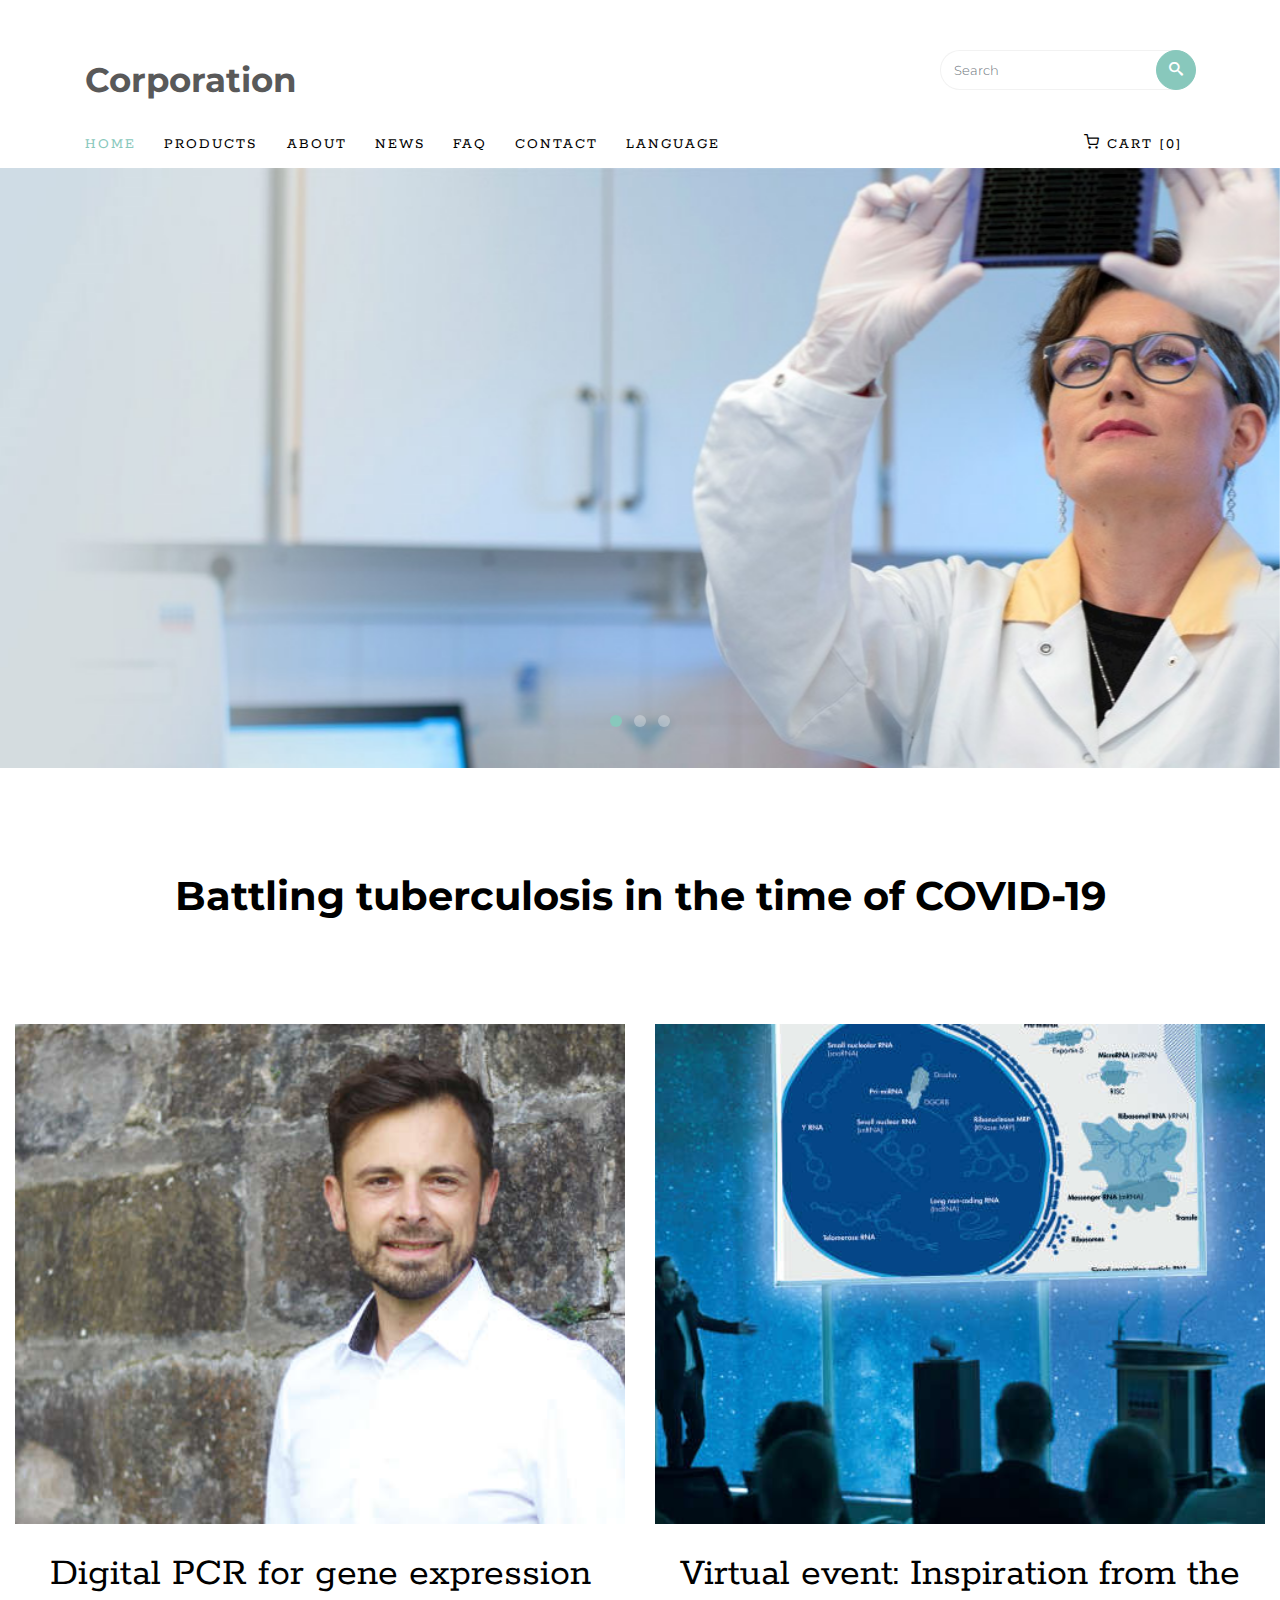
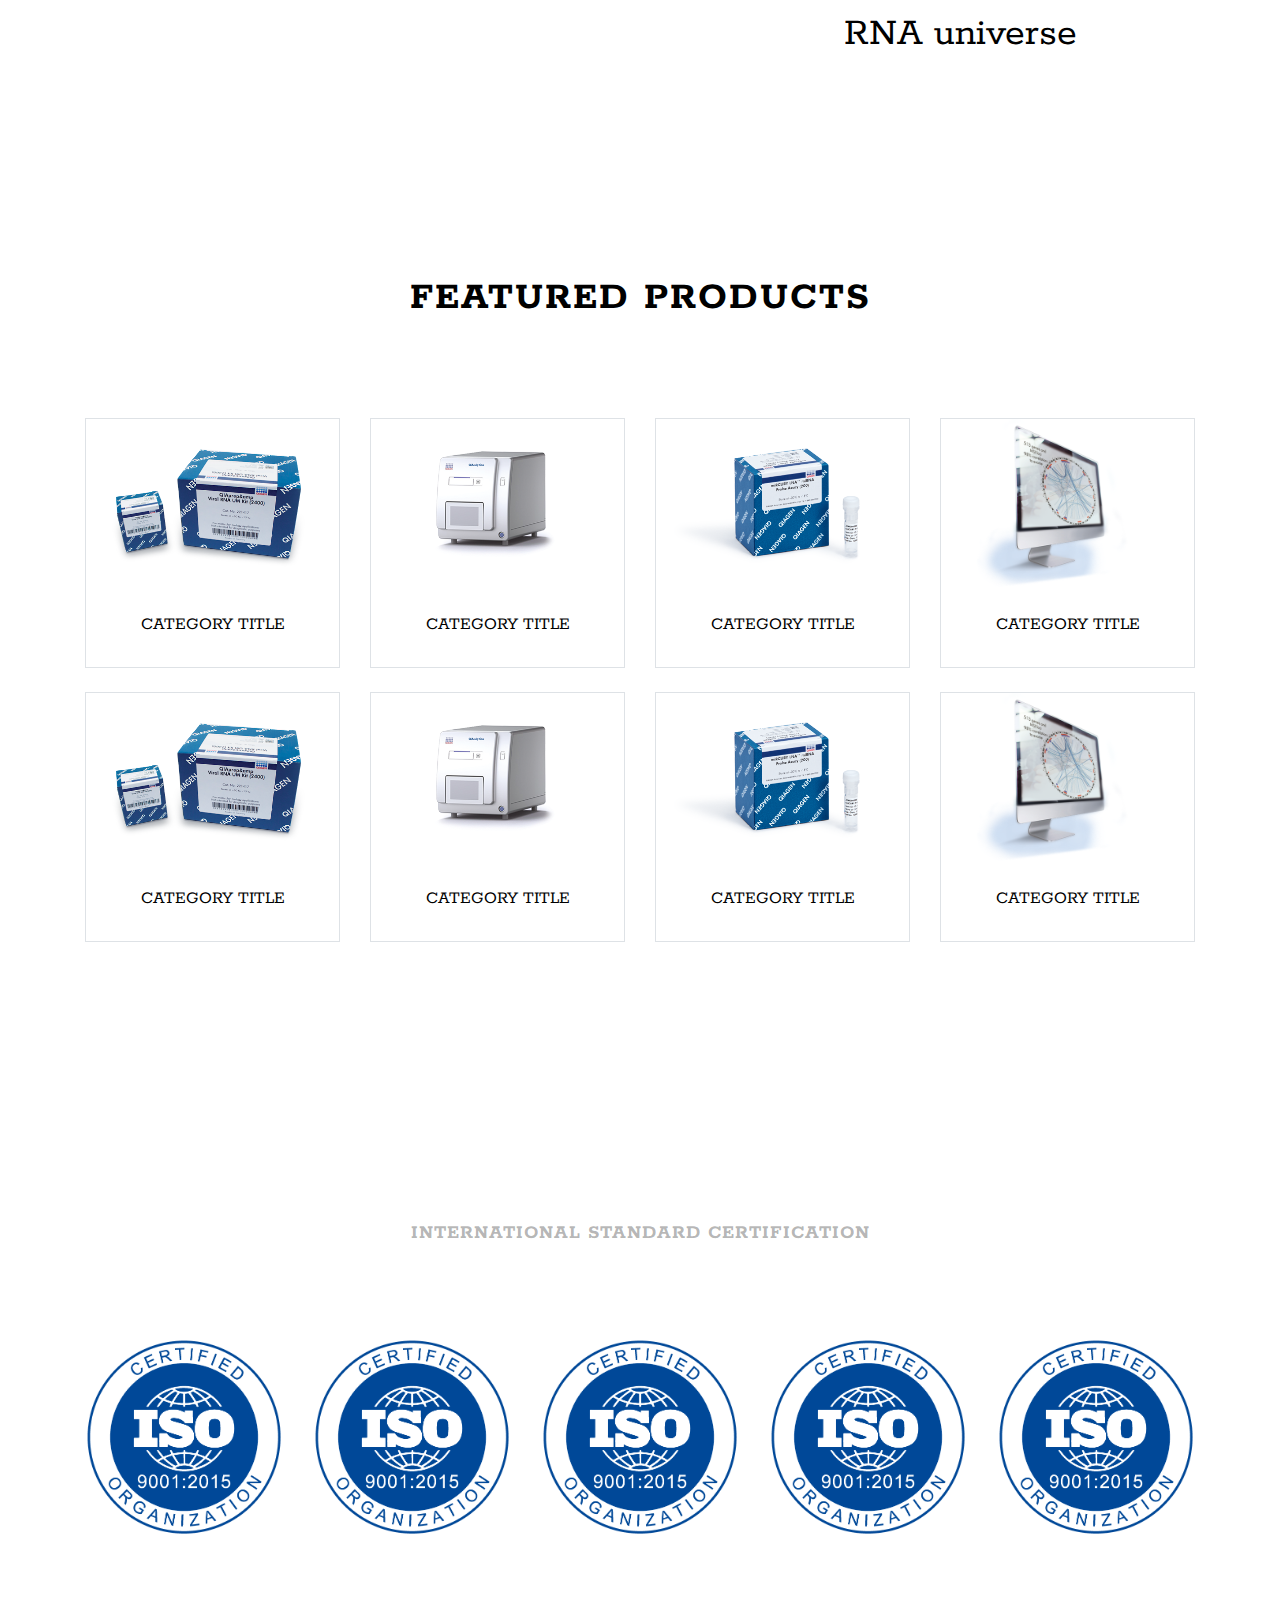
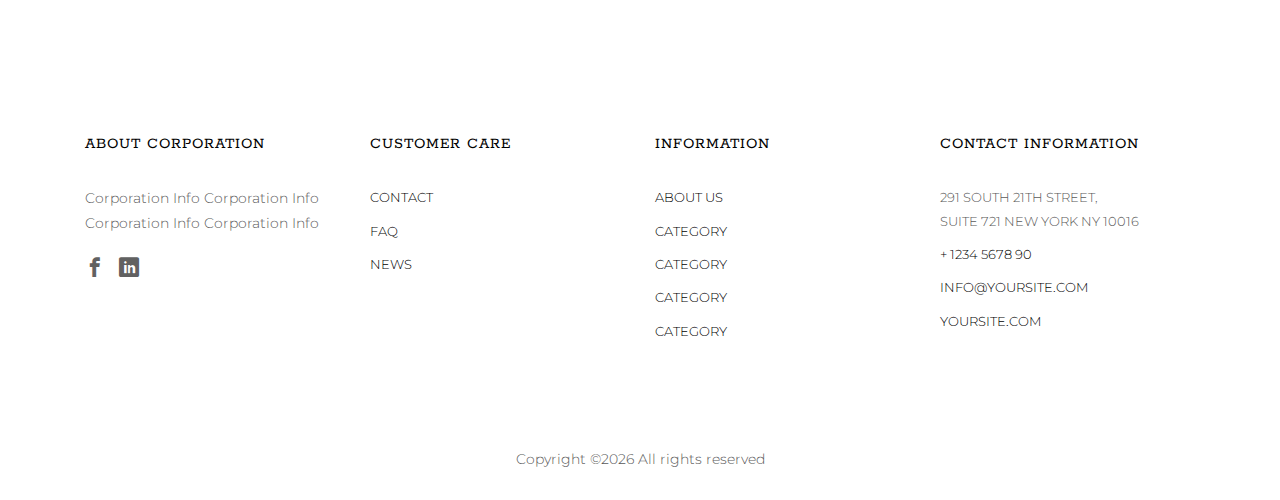
==== index.html @ 13761e63 "." ====
<!DOCTYPE HTML>
<html>
	<head>
	<title>Corporation</title>
   <meta charset="utf-8">
   <meta name="viewport" content="width=device-width, initial-scale=1, shrink-to-fit=no">

	<link href="https://fonts.googleapis.com/css?family=Montserrat:300,400,500,600,700" rel="stylesheet">
	<link href="https://fonts.googleapis.com/css?family=Rokkitt:100,300,400,700" rel="stylesheet">
	
	<!-- Animate.css -->
	<link rel="stylesheet" href="css/animate.css">
	<!-- Icomoon Icon Fonts-->
	<link rel="stylesheet" href="css/icomoon.css">
	<!-- Ion Icon Fonts-->
	<link rel="stylesheet" href="css/ionicons.min.css">
	<!-- Bootstrap  -->
	<link rel="stylesheet" href="css/bootstrap.min.css">

	<!-- Magnific Popup -->
	<link rel="stylesheet" href="css/magnific-popup.css">

	<!-- Flexslider  -->
	<link rel="stylesheet" href="css/flexslider.css">

	<!-- Owl Carousel -->
	<link rel="stylesheet" href="css/owl.carousel.min.css">
	<link rel="stylesheet" href="css/owl.theme.default.min.css">
	
	<!-- Date Picker -->
	<link rel="stylesheet" href="css/bootstrap-datepicker.css">
	<!-- Flaticons  -->
	<link rel="stylesheet" href="fonts/flaticon/font/flaticon.css">

	<!-- Theme style  -->
	<link rel="stylesheet" href="css/style.css">
	<link rel="stylesheet" href="css/my.css">
	</head>
	<body>
		
	<div class="colorlib-loader"></div>

	<div id="page">
		<a href="cart.html" class="mobile-cart"><i class="icon-shopping-cart"></i> Cart [0]</a>
		<nav class="colorlib-nav" role="navigation">
			<div class="top-menu">
				<div class="container">
					<div class="row">
						<div class="col-sm-7 col-md-9">
							<div id="colorlib-logo"><a href="index.html">Corporation</a></div>
						</div>
						<div class="col-sm-5 col-md-3">
			            <form action="#" class="search-wrap">
			               <div class="form-group">
			                  <input type="search" class="form-control search" placeholder="Search">
			                  <button class="btn btn-primary submit-search text-center" type="submit"><i class="icon-search"></i></button>
			               </div>
			            </form>
			         </div>
		         </div>
					<div class="row">
						<div class="col-sm-12 text-left menu-1">
							<ul>
								<li class="active"><a href="index.html">Home</a></li>
								<li class="has-dropdown">
									<a href="javascript:;">Products</a>
									<ul class="dropdown">
										<li><a href="product-detail.html">Category</a></li>
										<li><a href="cart.html">Category</a></li>
										<li><a href="checkout.html">Checkout</a></li>
										<li><a href="order-complete.html">Category</a></li>
										<li><a href="add-to-wishlist.html">Category</a></li>
										<li><a href="checkout.html">Checkout</a></li>
										<li><a href="order-complete.html">Category</a></li>
										<li><a href="add-to-wishlist.html">Category</a></li>
									</ul>
								</li>
								<li><a href="about.html">About</a></li>
								<li><a href="about.html">NEWS</a></li>
								<li><a href="about.html">FAQ</a></li>
								<li><a href="contact.html">Contact</a></li>
								<li class="has-dropdown">
										<a href="javascript:;">Language</a>
										<ul class="dropdown">
											<li><a href="product-detail.html">English</a></li>
											<li><a href="cart.html">繁中</a></li>
										</ul>
								</li>
								<li class="cart"><a href="cart.html"><i class="icon-shopping-cart"></i> Cart [0]</a></li>
							</ul>
						</div>
					</div>
				</div>
			</div>
		</nav>
		<aside id="colorlib-hero">
			<div class="flexslider">
				<ul class="slides">
			   	<li style="background-image: url(images/img_bg_4.jpg);">
			   		<div class="overlay"></div>
			   		<div class="container-fluid">
			   			<div class="row">
				   			<div class="col-sm-6 offset-sm-3 text-center slider-text">
				   				<div class="slider-text-inner">
				   					<div class="desc">
					   					<h1 class="head-1">Title</h1>
					   					<h2 class="head-3">Content</h2>
				   					</div>
				   				</div>
				   			</div>
				   		</div>
			   		</div>
			   	</li>
			   	<li style="background-image: url(images/img_bg_5.jpg);">
			   		<div class="overlay"></div>
			   		<div class="container-fluid">
			   			<div class="row">
				   			<div class="col-sm-6 offset-sm-3 text-center slider-text">
				   				<div class="slider-text-inner">
				   				</div>
				   			</div>
				   		</div>
			   		</div>
			   	</li>
			   	<li style="background-image: url(images/img_bg_6.jpg);">
			   		<div class="overlay"></div>
			   		<div class="container-fluid">
			   			<div class="row">
				   			<div class="col-sm-6 offset-sm-3 text-center slider-text">
				   				<div class="slider-text-inner">
				   					<div class="desc">
					   					<h1 class="head-1">Title</h1>
				   					</div>
				   				</div>
				   			</div>
				   		</div>
			   		</div>
			   	</li>
			  	</ul>
		  	</div>
		</aside>
		<div class="colorlib-intro">
			<div class="container">
				<div class="row">
					<div class="col-sm-12 text-center">
						<h2 class="intro">Battling tuberculosis in the time of COVID-19</h2>
					</div>
				</div>
			</div>
		</div>
		<div class="colorlib-product">
			<div class="container-fluid">
				<div class="row">
					<div class="col-sm-6 text-center">
						<div class="featured">
							<a href="#" class="featured-img" style="background-image: url(images/men2.jpg);"></a>
							<div class="desc">
								<h2><a href="#">Digital PCR for gene expression</a></h2>
							</div>
						</div>
					</div>
					<div class="col-sm-6 text-center">
						<div class="featured">
							<a href="#" class="featured-img" style="background-image: url(images/women2.jpg);"></a>
							<div class="desc">
								<h2><a href="#">Virtual event: Inspiration from the RNA universe</a></h2>
							</div>
						</div>
					</div>
				</div>
			</div>
		</div>

		<div class="colorlib-product">
			<div class="container">
				<div class="row">
					<div class="col-sm-8 offset-sm-2 text-center colorlib-heading">
						<h2>Featured Products</h2>
					</div>
				</div>
				<div class="row row-pb-md">
					<div class="col-lg-3 mb-4 text-center">
						<div class="product-entry border">
							<a href="#" class="prod-img">
								<img src="images/item-1.png" class="img-fluid" alt="Free html5 bootstrap 4 template">
							</a>
							<div class="desc">
								<h2><a href="#">Category Title</a></h2>
							</div>
						</div>
					</div>
					<div class="col-lg-3 mb-4 text-center">
						<div class="product-entry border">
							<a href="#" class="prod-img">
								<img src="images/item-2.png" class="img-fluid" alt="Free html5 bootstrap 4 template">
							</a>
							<div class="desc">
								<h2><a href="#">Category Title</a></h2>
							</div>
						</div>
					</div>
					<div class="col-lg-3 mb-4 text-center">
						<div class="product-entry border">
							<a href="#" class="prod-img">
								<img src="images/item-3.png" class="img-fluid" alt="Free html5 bootstrap 4 template">
							</a>
							<div class="desc">
								<h2><a href="#">Category Title</a></h2>
							</div>
						</div>
					</div>
					<div class="col-lg-3 mb-4 text-center">
						<div class="product-entry border">
							<a href="#" class="prod-img">
								<img src="images/item-4.png" class="img-fluid" alt="Free html5 bootstrap 4 template">
							</a>
							<div class="desc">
								<h2><a href="#">Category Title</a></h2>
							</div>
						</div>
					</div>
					<div class="w-100"></div>
					<div class="col-lg-3 mb-4 text-center">
						<div class="product-entry border">
							<a href="#" class="prod-img">
								<img src="images/item-1.png" class="img-fluid" alt="Free html5 bootstrap 4 template">
							</a>
							<div class="desc">
								<h2><a href="#">Category Title</a></h2>
							</div>
						</div>
					</div>
					<div class="col-lg-3 mb-4 text-center">
						<div class="product-entry border">
							<a href="#" class="prod-img">
								<img src="images/item-2.png" class="img-fluid" alt="Free html5 bootstrap 4 template">
							</a>
							<div class="desc">
								<h2><a href="#">Category Title</a></h2>
							</div>
						</div>
					</div>
					<div class="col-lg-3 mb-4 text-center">
						<div class="product-entry border">
							<a href="#" class="prod-img">
								<img src="images/item-3.png" class="img-fluid" alt="Free html5 bootstrap 4 template">
							</a>
							<div class="desc">
								<h2><a href="#">Category Title</a></h2>
							</div>
						</div>
					</div>
					<div class="col-lg-3 mb-4 text-center">
						<div class="product-entry border">
							<a href="#" class="prod-img">
								<img src="images/item-4.png" class="img-fluid" alt="Free html5 bootstrap 4 template">
							</a>
							<div class="desc">
								<h2><a href="#">Category Title</a></h2>
							</div>
						</div>
					</div>
					<div class="w-100"></div>

				</div>
			</div>
		</div>

		<div class="colorlib-partner">
			<div class="container">
				<div class="row">
					<div class="col-sm-8 offset-sm-2 text-center colorlib-heading colorlib-heading-sm">
						<h2>International standard certification</h2>
					</div>
				</div>
				<div class="row">
					<div class="col partner-col text-center">
						<img src="images/brand-1.png" class="img-fluid" alt="Free html4 bootstrap 4 template">
					</div>
					<div class="col partner-col text-center">
						<img src="images/brand-1.png" class="img-fluid" alt="Free html4 bootstrap 4 template">
					</div>
					<div class="col partner-col text-center">
						<img src="images/brand-1.png" class="img-fluid" alt="Free html4 bootstrap 4 template">
					</div>
					<div class="col partner-col text-center">
						<img src="images/brand-1.png" class="img-fluid" alt="Free html4 bootstrap 4 template">
					</div>
					<div class="col partner-col text-center">
						<img src="images/brand-1.png" class="img-fluid" alt="Free html4 bootstrap 4 template">
					</div>
				</div>
			</div>
		</div>

		<footer id="colorlib-footer" role="contentinfo">
			<div class="container">
				<div class="row row-pb-md">
					<div class="col footer-col colorlib-widget">
						<h4>About Corporation</h4>
						<p>Corporation Info Corporation Info Corporation Info Corporation Info</p>
						<p>
							<ul class="colorlib-social-icons">
								<!-- <li><a href="#"><i class="icon-twitter"></i></a></li> -->
								<li><a href="#"><i class="icon-facebook"></i></a></li>
								<li><a href="#"><i class="icon-linkedin"></i></a></li>
								<!-- <li><a href="#"><i class="icon-dribbble"></i></a></li> -->
							</ul>
						</p>
					</div>
					<div class="col footer-col colorlib-widget">
						<h4>Customer Care</h4>
						<p>
							<ul class="colorlib-footer-links">
								<li><a href="#">Contact</a></li>
								<li><a href="#">FAQ</a></li>
								<li><a href="#">NEWS</a></li>
							</ul>
						</p>
					</div>
					<div class="col footer-col colorlib-widget">
						<h4>Information</h4>
						<p>
							<ul class="colorlib-footer-links">
								<li><a href="#">About us</a></li>
								<li><a href="#">Category</a></li>
								<li><a href="#">Category</a></li>
								<li><a href="#">Category</a></li>
								<li><a href="#">Category</a></li>
							</ul>
						</p>
					</div>

					<div class="col footer-col">
						<h4>Contact Information</h4>
						<ul class="colorlib-footer-links">
							<li>291 South 21th Street, <br> Suite 721 New York NY 10016</li>
							<li><a href="tel://1234567890">+ 1234 5678 90</a></li>
							<li><a href="mailto:info@yoursite.com">info@yoursite.com</a></li>
							<li><a href="#">yoursite.com</a></li>
						</ul>
					</div>
				</div>
			</div>
			<div class="copy">
				<div class="row">
					<div class="col-sm-12 text-center">
						<p>
							<span><!-- Link back to Colorlib can't be removed. Template is licensed under CC BY 3.0. -->
Copyright &copy;<script>document.write(new Date().getFullYear());</script> All rights reserved</span>
						</p>
					</div>
				</div>
			</div>
		</footer>
	</div>

	<div class="gototop js-top">
		<a href="#" class="js-gotop"><i class="ion-ios-arrow-up"></i></a>
	</div>
	
	<!-- jQuery -->
	<script src="js/jquery.min.js"></script>
   <!-- popper -->
   <script src="js/popper.min.js"></script>
   <!-- bootstrap 4.1 -->
   <script src="js/bootstrap.min.js"></script>
   <!-- jQuery easing -->
   <script src="js/jquery.easing.1.3.js"></script>
	<!-- Waypoints -->
	<script src="js/jquery.waypoints.min.js"></script>
	<!-- Flexslider -->
	<script src="js/jquery.flexslider-min.js"></script>
	<!-- Owl carousel -->
	<script src="js/owl.carousel.min.js"></script>
	<!-- Magnific Popup -->
	<script src="js/jquery.magnific-popup.min.js"></script>
	<script src="js/magnific-popup-options.js"></script>
	<!-- Date Picker -->
	<script src="js/bootstrap-datepicker.js"></script>
	<!-- Stellar Parallax -->
	<script src="js/jquery.stellar.min.js"></script>
	<!-- Main -->
	<script src="js/main.js"></script>

	</body>
</html>
---- css/icomoon.css ----
@font-face {
  font-family: 'icomoon';
  src:  url('fonts/icomoon.eot?tmere9');
  src:  url('fonts/icomoon.eot?tmere9#iefix') format('embedded-opentype'),
    url('fonts/icomoon.ttf?tmere9') format('truetype'),
    url('fonts/icomoon.woff?tmere9') format('woff'),
    url('fonts/icomoon.svg?tmere9#icomoon') format('svg');
  font-weight: normal;
  font-style: normal;
}

[class^="icon-"], [class*=" icon-"] {
  /* use !important to prevent issues with browser extensions that change fonts */
  font-family: 'icomoon' !important;
  speak: none;
  font-style: normal;
  font-weight: normal;
  font-variant: normal;
  text-transform: none;
  line-height: 1;

  /* Better Font Rendering =========== */
  -webkit-font-smoothing: antialiased;
  -moz-osx-font-smoothing: grayscale;
}

.icon-activity:before {
  content: "\e900";
}
.icon-airplay:before {
  content: "\e901";
}
.icon-alert-circle:before {
  content: "\e902";
}
.icon-alert-octagon:before {
  content: "\e903";
}
.icon-alert-triangle:before {
  content: "\e904";
}
.icon-align-center:before {
  content: "\e905";
}
.icon-align-justify:before {
  content: "\e906";
}
.icon-align-left:before {
  content: "\e907";
}
.icon-align-right:before {
  content: "\e908";
}
.icon-anchor:before {
  content: "\e909";
}
.icon-aperture:before {
  content: "\e90a";
}
.icon-arrow-down3:before {
  content: "\e90b";
}
.icon-arrow-down-circle:before {
  content: "\e90c";
}
.icon-arrow-down-left3:before {
  content: "\e90d";
}
.icon-arrow-down-right3:before {
  content: "\e90e";
}
.icon-arrow-left3:before {
  content: "\e90f";
}
.icon-arrow-left-circle:before {
  content: "\e910";
}
.icon-arrow-right3:before {
  content: "\e911";
}
.icon-arrow-right-circle:before {
  content: "\e912";
}
.icon-arrow-up3:before {
  content: "\e913";
}
.icon-arrow-up-circle:before {
  content: "\e914";
}
.icon-arrow-up-left3:before {
  content: "\e915";
}
.icon-arrow-up-right3:before {
  content: "\e916";
}
.icon-at-sign:before {
  content: "\e917";
}
.icon-award:before {
  content: "\e918";
}
.icon-bar-chart:before {
  content: "\e919";
}
.icon-bar-chart-2:before {
  content: "\e91a";
}
.icon-battery:before {
  content: "\e91b";
}
.icon-battery-charging:before {
  content: "\e91c";
}
.icon-bell2:before {
  content: "\e91d";
}
.icon-bell-off:before {
  content: "\e91e";
}
.icon-bluetooth:before {
  content: "\e91f";
}
.icon-bold2:before {
  content: "\e920";
}
.icon-book2:before {
  content: "\e921";
}
.icon-book-open:before {
  content: "\e922";
}
.icon-bookmark2:before {
  content: "\e923";
}
.icon-box:before {
  content: "\e924";
}
.icon-briefcase2:before {
  content: "\e925";
}
.icon-calendar2:before {
  content: "\e926";
}
.icon-camera2:before {
  content: "\e927";
}
.icon-camera-off:before {
  content: "\e928";
}
.icon-cast:before {
  content: "\e929";
}
.icon-check:before {
  content: "\e92a";
}
.icon-check-circle:before {
  content: "\e92b";
}
.icon-check-square:before {
  content: "\e92c";
}
.icon-chevron-down:before {
  content: "\e92d";
}
.icon-chevron-left:before {
  content: "\e92e";
}
.icon-chevron-right:before {
  content: "\e92f";
}
.icon-chevron-up:before {
  content: "\e930";
}
.icon-chevrons-down:before {
  content: "\e931";
}
.icon-chevrons-left:before {
  content: "\e932";
}
.icon-chevrons-right:before {
  content: "\e933";
}
.icon-chevrons-up:before {
  content: "\e934";
}
.icon-chrome2:before {
  content: "\e935";
}
.icon-circle:before {
  content: "\e936";
}
.icon-clipboard2:before {
  content: "\e937";
}
.icon-clock3:before {
  content: "\e938";
}
.icon-cloud2:before {
  content: "\e939";
}
.icon-cloud-drizzle:before {
  content: "\e93a";
}
.icon-cloud-lightning:before {
  content: "\e93b";
}
.icon-cloud-off:before {
  content: "\e93c";
}
.icon-cloud-rain:before {
  content: "\e93d";
}
.icon-cloud-snow:before {
  content: "\e93e";
}
.icon-code:before {
  content: "\e93f";
}
.icon-codepen2:before {
  content: "\e940";
}
.icon-command2:before {
  content: "\e941";
}
.icon-compass3:before {
  content: "\e942";
}
.icon-copy2:before {
  content: "\e943";
}
.icon-corner-down-left:before {
  content: "\e944";
}
.icon-corner-down-right:before {
  content: "\e945";
}
.icon-corner-left-down:before {
  content: "\e946";
}
.icon-corner-left-up:before {
  content: "\e947";
}
.icon-corner-right-down:before {
  content: "\e948";
}
.icon-corner-right-up:before {
  content: "\e949";
}
.icon-corner-up-left:before {
  content: "\e94a";
}
.icon-corner-up-right:before {
  content: "\e94b";
}
.icon-cpu:before {
  content: "\e94c";
}
.icon-credit-card2:before {
  content: "\e94d";
}
.icon-crop2:before {
  content: "\e94e";
}
.icon-crosshair:before {
  content: "\e94f";
}
.icon-database2:before {
  content: "\e950";
}
.icon-delete:before {
  content: "\e951";
}
.icon-disc:before {
  content: "\e952";
}
.icon-dollar-sign:before {
  content: "\e953";
}
.icon-download4:before {
  content: "\e954";
}
.icon-download-cloud:before {
  content: "\e955";
}
.icon-droplet2:before {
  content: "\e956";
}
.icon-edit:before {
  content: "\e957";
}
.icon-edit-2:before {
  content: "\e958";
}
.icon-edit-3:before {
  content: "\e959";
}
.icon-external-link:before {
  content: "\e95a";
}
.icon-eye2:before {
  content: "\e95b";
}
.icon-eye-off:before {
  content: "\e95c";
}
.icon-facebook3:before {
  content: "\e95d";
}
.icon-fast-forward:before {
  content: "\e95e";
}
.icon-feather:before {
  content: "\e95f";
}
.icon-file:before {
  content: "\e960";
}
.icon-file-minus:before {
  content: "\e961";
}
.icon-file-plus:before {
  content: "\e962";
}
.icon-file-text3:before {
  content: "\e963";
}
.icon-film2:before {
  content: "\e964";
}
.icon-filter2:before {
  content: "\e965";
}
.icon-flag2:before {
  content: "\e966";
}
.icon-folder2:before {
  content: "\e967";
}
.icon-folder-minus2:before {
  content: "\e968";
}
.icon-folder-plus2:before {
  content: "\e969";
}
.icon-git-branch:before {
  content: "\e96a";
}
.icon-git-commit:before {
  content: "\e96b";
}
.icon-git-merge:before {
  content: "\e96c";
}
.icon-git-pull-request:before {
  content: "\e96d";
}
.icon-github2:before {
  content: "\e96e";
}
.icon-gitlab:before {
  content: "\e96f";
}
.icon-globe:before {
  content: "\e970";
}
.icon-grid:before {
  content: "\e971";
}
.icon-hard-drive:before {
  content: "\e972";
}
.icon-hash:before {
  content: "\e973";
}
.icon-headphones2:before {
  content: "\e974";
}
.icon-heart2:before {
  content: "\e975";
}
.icon-help-circle:before {
  content: "\e976";
}
.icon-home4:before {
  content: "\e977";
}
.icon-image2:before {
  content: "\e978";
}
.icon-inbox:before {
  content: "\e979";
}
.icon-info2:before {
  content: "\e97a";
}
.icon-instagram2:before {
  content: "\e97b";
}
.icon-italic2:before {
  content: "\e97c";
}
.icon-layers:before {
  content: "\e97d";
}
.icon-layout:before {
  content: "\e97e";
}
.icon-life-buoy:before {
  content: "\e97f";
}
.icon-link2:before {
  content: "\e980";
}
.icon-link-2:before {
  content: "\e981";
}
.icon-linkedin3:before {
  content: "\e982";
}
.icon-list3:before {
  content: "\e983";
}
.icon-loader:before {
  content: "\e984";
}
.icon-lock2:before {
  content: "\e985";
}
.icon-log-in:before {
  content: "\e986";
}
.icon-log-out:before {
  content: "\e987";
}
.icon-mail5:before {
  content: "\e988";
}
.icon-map3:before {
  content: "\e989";
}
.icon-map-pin:before {
  content: "\e98a";
}
.icon-maximize:before {
  content: "\e98b";
}
.icon-maximize-2:before {
  content: "\e98c";
}
.icon-menu5:before {
  content: "\e98d";
}
.icon-message-circle:before {
  content: "\e98e";
}
.icon-message-square:before {
  content: "\e98f";
}
.icon-mic2:before {
  content: "\e990";
}
.icon-mic-off:before {
  content: "\e991";
}
.icon-minimize:before {
  content: "\e992";
}
.icon-minimize-2:before {
  content: "\e993";
}
.icon-minus2:before {
  content: "\e994";
}
.icon-minus-circle:before {
  content: "\e995";
}
.icon-minus-square:before {
  content: "\e996";
}
.icon-monitor:before {
  content: "\e997";
}
.icon-moon:before {
  content: "\e998";
}
.icon-more-horizontal:before {
  content: "\e999";
}
.icon-more-vertical:before {
  content: "\e99a";
}
.icon-move:before {
  content: "\e99b";
}
.icon-music2:before {
  content: "\e99c";
}
.icon-navigation:before {
  content: "\e99d";
}
.icon-navigation-2:before {
  content: "\e99e";
}
.icon-octagon:before {
  content: "\e99f";
}
.icon-package:before {
  content: "\e9a0";
}
.icon-paperclip:before {
  content: "\e9a1";
}
.icon-pause3:before {
  content: "\e9a2";
}
.icon-pause-circle:before {
  content: "\e9a3";
}
.icon-percent:before {
  content: "\e9a4";
}
.icon-phone2:before {
  content: "\e9a5";
}
.icon-phone-call:before {
  content: "\e9a6";
}
.icon-phone-forwarded:before {
  content: "\e9a7";
}
.icon-phone-incoming:before {
  content: "\e9a8";
}
.icon-phone-missed:before {
  content: "\e9a9";
}
.icon-phone-off:before {
  content: "\e9aa";
}
.icon-phone-outgoing:before {
  content: "\e9ab";
}
.icon-pie-chart2:before {
  content: "\e9ac";
}
.icon-play4:before {
  content: "\e9ad";
}
.icon-play-circle:before {
  content: "\e9ae";
}
.icon-plus2:before {
  content: "\e9af";
}
.icon-plus-circle:before {
  content: "\e9b0";
}
.icon-plus-square:before {
  content: "\e9b1";
}
.icon-pocket:before {
  content: "\e9b2";
}
.icon-power2:before {
  content: "\e9b3";
}
.icon-printer2:before {
  content: "\e9b4";
}
.icon-radio:before {
  content: "\e9b5";
}
.icon-refresh-ccw:before {
  content: "\e9b6";
}
.icon-refresh-cw:before {
  content: "\e9b7";
}
.icon-repeat:before {
  content: "\e9b8";
}
.icon-rewind:before {
  content: "\e9b9";
}
.icon-rotate-ccw:before {
  content: "\e9ba";
}
.icon-rotate-cw:before {
  content: "\e9bb";
}
.icon-rss3:before {
  content: "\e9bc";
}
.icon-save:before {
  content: "\e9bd";
}
.icon-scissors2:before {
  content: "\e9be";
}
.icon-search2:before {
  content: "\e9bf";
}
.icon-send:before {
  content: "\e9c0";
}
.icon-server:before {
  content: "\e9c1";
}
.icon-settings:before {
  content: "\e9c2";
}
.icon-share3:before {
  content: "\e9c3";
}
.icon-share-2:before {
  content: "\e9c4";
}
.icon-shield2:before {
  content: "\e9c5";
}
.icon-shield-off:before {
  content: "\e9c6";
}
.icon-shopping-bag:before {
  content: "\e9c7";
}
.icon-shopping-cart:before {
  content: "\e9c8";
}
.icon-shuffle2:before {
  content: "\e9c9";
}
.icon-sidebar:before {
  content: "\e9ca";
}
.icon-skip-back:before {
  content: "\e9cb";
}
.icon-skip-forward:before {
  content: "\e9cc";
}
.icon-slack:before {
  content: "\e9cd";
}
.icon-slash:before {
  content: "\e9ce";
}
.icon-sliders:before {
  content: "\e9cf";
}
.icon-smartphone:before {
  content: "\e9d0";
}
.icon-speaker:before {
  content: "\e9d1";
}
.icon-square:before {
  content: "\e9d2";
}
.icon-star:before {
  content: "\e9d3";
}
.icon-stop-circle:before {
  content: "\e9d4";
}
.icon-sun2:before {
  content: "\e9d5";
}
.icon-sunrise:before {
  content: "\e9d6";
}
.icon-sunset:before {
  content: "\e9d7";
}
.icon-tablet2:before {
  content: "\e9d8";
}
.icon-tag:before {
  content: "\e9d9";
}
.icon-target2:before {
  content: "\e9da";
}
.icon-terminal2:before {
  content: "\e9db";
}
.icon-thermometer:before {
  content: "\e9dc";
}
.icon-thumbs-down:before {
  content: "\e9dd";
}
.icon-thumbs-up:before {
  content: "\e9de";
}
.icon-toggle-left:before {
  content: "\e9df";
}
.icon-toggle-right:before {
  content: "\e9e0";
}
.icon-trash:before {
  content: "\e9e1";
}
.icon-trash-2:before {
  content: "\e9e2";
}
.icon-trending-down:before {
  content: "\e9e3";
}
.icon-trending-up:before {
  content: "\e9e4";
}
.icon-triangle:before {
  content: "\e9e5";
}
.icon-truck2:before {
  content: "\e9e6";
}
.icon-tv2:before {
  content: "\e9e7";
}
.icon-twitter2:before {
  content: "\e9e8";
}
.icon-type:before {
  content: "\e9e9";
}
.icon-umbrella:before {
  content: "\e9ea";
}
.icon-underline2:before {
  content: "\e9eb";
}
.icon-unlock:before {
  content: "\e9ec";
}
.icon-upload4:before {
  content: "\e9ed";
}
.icon-upload-cloud:before {
  content: "\e9ee";
}
.icon-user2:before {
  content: "\e9ef";
}
.icon-user-check2:before {
  content: "\e9f0";
}
.icon-user-minus2:before {
  content: "\e9f1";
}
.icon-user-plus2:before {
  content: "\e9f2";
}
.icon-user-x:before {
  content: "\e9f3";
}
.icon-users2:before {
  content: "\e9f4";
}
.icon-video:before {
  content: "\e9f5";
}
.icon-video-off:before {
  content: "\e9f6";
}
.icon-voicemail:before {
  content: "\e9f7";
}
.icon-volume:before {
  content: "\e9f8";
}
.icon-volume-1:before {
  content: "\e9f9";
}
.icon-volume-2:before {
  content: "\e9fa";
}
.icon-volume-x:before {
  content: "\e9fb";
}
.icon-watch:before {
  content: "\e9fc";
}
.icon-wifi:before {
  content: "\e9fd";
}
.icon-wifi-off:before {
  content: "\e9fe";
}
.icon-wind:before {
  content: "\e9ff";
}
.icon-x:before {
  content: "\ea00";
}
.icon-x-circle:before {
  content: "\ea01";
}
.icon-x-square:before {
  content: "\ea02";
}
.icon-zap:before {
  content: "\ea03";
}
.icon-zap-off:before {
  content: "\ea04";
}
.icon-zoom-in2:before {
  content: "\ea05";
}
.icon-zoom-out2:before {
  content: "\ea06";
}
.icon-times:before {
  content: "\ea07";
}
.icon-tick:before {
  content: "\ea08";
}
.icon-plus3:before {
  content: "\ea09";
}
.icon-minus3:before {
  content: "\ea0a";
}
.icon-equals:before {
  content: "\ea0b";
}
.icon-divide:before {
  content: "\ea0c";
}
.icon-chevron-right2:before {
  content: "\ea0d";
}
.icon-chevron-left2:before {
  content: "\ea0e";
}
.icon-arrow-right-thick:before {
  content: "\ea0f";
}
.icon-arrow-left-thick:before {
  content: "\ea10";
}
.icon-th-small:before {
  content: "\ea11";
}
.icon-th-menu:before {
  content: "\ea12";
}
.icon-th-list:before {
  content: "\ea13";
}
.icon-th-large:before {
  content: "\ea14";
}
.icon-home5:before {
  content: "\ea15";
}
.icon-arrow-forward:before {
  content: "\ea16";
}
.icon-arrow-back:before {
  content: "\ea17";
}
.icon-rss4:before {
  content: "\ea18";
}
.icon-location3:before {
  content: "\ea19";
}
.icon-link3:before {
  content: "\ea1a";
}
.icon-image3:before {
  content: "\ea1b";
}
.icon-arrow-up-thick:before {
  content: "\ea1c";
}
.icon-arrow-down-thick:before {
  content: "\ea1d";
}
.icon-starburst:before {
  content: "\ea1e";
}
.icon-starburst-outline:before {
  content: "\ea1f";
}
.icon-star2:before {
  content: "\ea20";
}
.icon-flow-children:before {
  content: "\ea21";
}
.icon-export:before {
  content: "\ea22";
}
.icon-delete2:before {
  content: "\ea23";
}
.icon-delete-outline:before {
  content: "\ea24";
}
.icon-cloud-storage:before {
  content: "\ea25";
}
.icon-wi-fi:before {
  content: "\ea26";
}
.icon-heart3:before {
  content: "\ea27";
}
.icon-flash:before {
  content: "\ea28";
}
.icon-cancel:before {
  content: "\ea29";
}
.icon-backspace:before {
  content: "\ea2a";
}
.icon-attachment2:before {
  content: "\ea2b";
}
.icon-arrow-move:before {
  content: "\ea2c";
}
.icon-warning2:before {
  content: "\ea2d";
}
.icon-user3:before {
  content: "\ea2e";
}
.icon-radar:before {
  content: "\ea2f";
}
.icon-lock-open:before {
  content: "\ea30";
}
.icon-lock-closed:before {
  content: "\ea31";
}
.icon-location-arrow:before {
  content: "\ea32";
}
.icon-info3:before {
  content: "\ea33";
}
.icon-user-delete:before {
  content: "\ea34";
}
.icon-user-add:before {
  content: "\ea35";
}
.icon-media-pause:before {
  content: "\ea36";
}
.icon-group:before {
  content: "\ea37";
}
.icon-chart-pie:before {
  content: "\ea38";
}
.icon-chart-line:before {
  content: "\ea39";
}
.icon-chart-bar:before {
  content: "\ea3a";
}
.icon-chart-area:before {
  content: "\ea3b";
}
.icon-video2:before {
  content: "\ea3c";
}
.icon-point-of-interest:before {
  content: "\ea3d";
}
.icon-infinity:before {
  content: "\ea3e";
}
.icon-globe2:before {
  content: "\ea3f";
}
.icon-eye3:before {
  content: "\ea40";
}
.icon-cog2:before {
  content: "\ea41";
}
.icon-camera3:before {
  content: "\ea42";
}
.icon-upload5:before {
  content: "\ea43";
}
.icon-scissors3:before {
  content: "\ea44";
}
.icon-refresh:before {
  content: "\ea45";
}
.icon-pin:before {
  content: "\ea46";
}
.icon-key3:before {
  content: "\ea47";
}
.icon-info-large:before {
  content: "\ea48";
}
.icon-eject2:before {
  content: "\ea49";
}
.icon-download5:before {
  content: "\ea4a";
}
.icon-zoom:before {
  content: "\ea4b";
}
.icon-zoom-out3:before {
  content: "\ea4c";
}
.icon-zoom-in3:before {
  content: "\ea4d";
}
.icon-sort-numerically:before {
  content: "\ea4e";
}
.icon-sort-alphabetically:before {
  content: "\ea4f";
}
.icon-input-checked:before {
  content: "\ea50";
}
.icon-calender:before {
  content: "\ea51";
}
.icon-world:before {
  content: "\ea52";
}
.icon-notes:before {
  content: "\ea53";
}
.icon-code2:before {
  content: "\ea54";
}
.icon-arrow-sync:before {
  content: "\ea55";
}
.icon-arrow-shuffle:before {
  content: "\ea56";
}
.icon-arrow-repeat:before {
  content: "\ea57";
}
.icon-arrow-minimise:before {
  content: "\ea58";
}
.icon-arrow-maximise:before {
  content: "\ea59";
}
.icon-arrow-loop:before {
  content: "\ea5a";
}
.icon-anchor2:before {
  content: "\ea5b";
}
.icon-spanner:before {
  content: "\ea5c";
}
.icon-puzzle:before {
  content: "\ea5d";
}
.icon-power3:before {
  content: "\ea5e";
}
.icon-plane:before {
  content: "\ea5f";
}
.icon-pi:before {
  content: "\ea60";
}
.icon-phone3:before {
  content: "\ea61";
}
.icon-microphone:before {
  content: "\ea62";
}
.icon-media-rewind:before {
  content: "\ea63";
}
.icon-flag3:before {
  content: "\ea64";
}
.icon-adjust-brightness:before {
  content: "\ea65";
}
.icon-waves:before {
  content: "\ea66";
}
.icon-social-twitter:before {
  content: "\ea67";
}
.icon-social-facebook:before {
  content: "\ea68";
}
.icon-social-dribbble:before {
  content: "\ea69";
}
.icon-media-stop:before {
  content: "\ea6a";
}
.icon-media-record:before {
  content: "\ea6b";
}
.icon-media-play:before {
  content: "\ea6c";
}
.icon-media-fast-forward:before {
  content: "\ea6d";
}
.icon-media-eject:before {
  content: "\ea6e";
}
.icon-social-vimeo:before {
  content: "\ea6f";
}
.icon-social-tumbler:before {
  content: "\ea70";
}
.icon-social-skype:before {
  content: "\ea71";
}
.icon-social-pinterest:before {
  content: "\ea72";
}
.icon-social-linkedin:before {
  content: "\ea73";
}
.icon-social-last-fm:before {
  content: "\ea74";
}
.icon-social-github:before {
  content: "\ea75";
}
.icon-social-flickr:before {
  content: "\ea76";
}
.icon-at:before {
  content: "\ea77";
}
.icon-times-outline:before {
  content: "\ea78";
}
.icon-plus-outline:before {
  content: "\ea79";
}
.icon-minus-outline:before {
  content: "\ea7a";
}
.icon-tick-outline:before {
  content: "\ea7b";
}
.icon-th-large-outline:before {
  content: "\ea7c";
}
.icon-equals-outline:before {
  content: "\ea7d";
}
.icon-divide-outline:before {
  content: "\ea7e";
}
.icon-chevron-right-outline:before {
  content: "\ea7f";
}
.icon-chevron-left-outline:before {
  content: "\ea80";
}
.icon-arrow-right-outline:before {
  content: "\ea81";
}
.icon-arrow-left-outline:before {
  content: "\ea82";
}
.icon-th-small-outline:before {
  content: "\ea83";
}
.icon-th-menu-outline:before {
  content: "\ea84";
}
.icon-th-list-outline:before {
  content: "\ea85";
}
.icon-news:before {
  content: "\ea86";
}
.icon-home-outline:before {
  content: "\ea87";
}
.icon-arrow-up-outline:before {
  content: "\ea88";
}
.icon-arrow-forward-outline:before {
  content: "\ea89";
}
.icon-arrow-down-outline:before {
  content: "\ea8a";
}
.icon-arrow-back-outline:before {
  content: "\ea8b";
}
.icon-trash2:before {
  content: "\ea8c";
}
.icon-rss-outline:before {
  content: "\ea8d";
}
.icon-message:before {
  content: "\ea8e";
}
.icon-location-outline:before {
  content: "\ea8f";
}
.icon-link-outline:before {
  content: "\ea90";
}
.icon-image-outline:before {
  content: "\ea91";
}
.icon-export-outline:before {
  content: "\ea92";
}
.icon-cross2:before {
  content: "\ea93";
}
.icon-wi-fi-outline:before {
  content: "\ea94";
}
.icon-star-outline:before {
  content: "\ea95";
}
.icon-media-pause-outline:before {
  content: "\ea96";
}
.icon-mail6:before {
  content: "\ea97";
}
.icon-heart-outline:before {
  content: "\ea98";
}
.icon-flash-outline:before {
  content: "\ea99";
}
.icon-cancel-outline:before {
  content: "\ea9a";
}
.icon-beaker:before {
  content: "\ea9b";
}
.icon-arrow-move-outline:before {
  content: "\ea9c";
}
.icon-watch2:before {
  content: "\ea9d";
}
.icon-warning-outline:before {
  content: "\ea9e";
}
.icon-time:before {
  content: "\ea9f";
}
.icon-radar-outline:before {
  content: "\eaa0";
}
.icon-lock-open-outline:before {
  content: "\eaa1";
}
.icon-location-arrow-outline:before {
  content: "\eaa2";
}
.icon-info-outline:before {
  content: "\eaa3";
}
.icon-backspace-outline:before {
  content: "\eaa4";
}
.icon-attachment-outline:before {
  content: "\eaa5";
}
.icon-user-outline:before {
  content: "\eaa6";
}
.icon-user-delete-outline:before {
  content: "\eaa7";
}
.icon-user-add-outline:before {
  content: "\eaa8";
}
.icon-lock-closed-outline:before {
  content: "\eaa9";
}
.icon-group-outline:before {
  content: "\eaaa";
}
.icon-chart-pie-outline:before {
  content: "\eaab";
}
.icon-chart-line-outline:before {
  content: "\eaac";
}
.icon-chart-bar-outline:before {
  content: "\eaad";
}
.icon-chart-area-outline:before {
  content: "\eaae";
}
.icon-video-outline:before {
  content: "\eaaf";
}
.icon-point-of-interest-outline:before {
  content: "\eab0";
}
.icon-map4:before {
  content: "\eab1";
}
.icon-key-outline:before {
  content: "\eab2";
}
.icon-infinity-outline:before {
  content: "\eab3";
}
.icon-globe-outline:before {
  content: "\eab4";
}
.icon-eye-outline:before {
  content: "\eab5";
}
.icon-cog-outline:before {
  content: "\eab6";
}
.icon-camera-outline:before {
  content: "\eab7";
}
.icon-upload-outline:before {
  content: "\eab8";
}
.icon-support:before {
  content: "\eab9";
}
.icon-scissors-outline:before {
  content: "\eaba";
}
.icon-refresh-outline:before {
  content: "\eabb";
}
.icon-info-large-outline:before {
  content: "\eabc";
}
.icon-eject-outline:before {
  content: "\eabd";
}
.icon-download-outline:before {
  content: "\eabe";
}
.icon-battery-mid:before {
  content: "\eabf";
}
.icon-battery-low:before {
  content: "\eac0";
}
.icon-battery-high:before {
  content: "\eac1";
}
.icon-zoom-outline:before {
  content: "\eac2";
}
.icon-zoom-out-outline:before {
  content: "\eac3";
}
.icon-zoom-in-outline:before {
  content: "\eac4";
}
.icon-tag2:before {
  content: "\eac5";
}
.icon-tabs-outline:before {
  content: "\eac6";
}
.icon-pin-outline:before {
  content: "\eac7";
}
.icon-message-typing:before {
  content: "\eac8";
}
.icon-directions:before {
  content: "\eac9";
}
.icon-battery-full:before {
  content: "\eaca";
}
.icon-battery-charge:before {
  content: "\eacb";
}
.icon-pipette:before {
  content: "\eacc";
}
.icon-pencil3:before {
  content: "\eacd";
}
.icon-folder3:before {
  content: "\eace";
}
.icon-folder-delete:before {
  content: "\eacf";
}
.icon-folder-add:before {
  content: "\ead0";
}
.icon-edit2:before {
  content: "\ead1";
}
.icon-document:before {
  content: "\ead2";
}
.icon-document-delete:before {
  content: "\ead3";
}
.icon-document-add:before {
  content: "\ead4";
}
.icon-brush:before {
  content: "\ead5";
}
.icon-thumbs-up2:before {
  content: "\ead6";
}
.icon-thumbs-down2:before {
  content: "\ead7";
}
.icon-pen2:before {
  content: "\ead8";
}
.icon-sort-numerically-outline:before {
  content: "\ead9";
}
.icon-sort-alphabetically-outline:before {
  content: "\eada";
}
.icon-social-last-fm-circular:before {
  content: "\eadb";
}
.icon-social-github-circular:before {
  content: "\eadc";
}
.icon-compass4:before {
  content: "\eadd";
}
.icon-bookmark3:before {
  content: "\eade";
}
.icon-input-checked-outline:before {
  content: "\eadf";
}
.icon-code-outline:before {
  content: "\eae0";
}
.icon-calender-outline:before {
  content: "\eae1";
}
.icon-business-card:before {
  content: "\eae2";
}
.icon-arrow-up4:before {
  content: "\eae3";
}
.icon-arrow-sync-outline:before {
  content: "\eae4";
}
.icon-arrow-right4:before {
  content: "\eae5";
}
.icon-arrow-repeat-outline:before {
  content: "\eae6";
}
.icon-arrow-loop-outline:before {
  content: "\eae7";
}
.icon-arrow-left4:before {
  content: "\eae8";
}
.icon-flow-switch:before {
  content: "\eae9";
}
.icon-flow-parallel:before {
  content: "\eaea";
}
.icon-flow-merge:before {
  content: "\eaeb";
}
.icon-document-text:before {
  content: "\eaec";
}
.icon-clipboard3:before {
  content: "\eaed";
}
.icon-calculator2:before {
  content: "\eaee";
}
.icon-arrow-minimise-outline:before {
  content: "\eaef";
}
.icon-arrow-maximise-outline:before {
  content: "\eaf0";
}
.icon-arrow-down4:before {
  content: "\eaf1";
}
.icon-gift2:before {
  content: "\eaf2";
}
.icon-film3:before {
  content: "\eaf3";
}
.icon-database3:before {
  content: "\eaf4";
}
.icon-bell3:before {
  content: "\eaf5";
}
.icon-anchor-outline:before {
  content: "\eaf6";
}
.icon-adjust-contrast:before {
  content: "\eaf7";
}
.icon-world-outline:before {
  content: "\eaf8";
}
.icon-shopping-bag2:before {
  content: "\eaf9";
}
.icon-power-outline:before {
  content: "\eafa";
}
.icon-notes-outline:before {
  content: "\eafb";
}
.icon-device-tablet:before {
  content: "\eafc";
}
.icon-device-phone:before {
  content: "\eafd";
}
.icon-device-laptop:before {
  content: "\eafe";
}
.icon-device-desktop:before {
  content: "\eaff";
}
.icon-briefcase3:before {
  content: "\eb00";
}
.icon-stopwatch2:before {
  content: "\eb01";
}
.icon-spanner-outline:before {
  content: "\eb02";
}
.icon-puzzle-outline:before {
  content: "\eb03";
}
.icon-printer3:before {
  content: "\eb04";
}
.icon-pi-outline:before {
  content: "\eb05";
}
.icon-lightbulb:before {
  content: "\eb06";
}
.icon-flag-outline:before {
  content: "\eb07";
}
.icon-contacts:before {
  content: "\eb08";
}
.icon-archive:before {
  content: "\eb09";
}
.icon-weather-stormy:before {
  content: "\eb0a";
}
.icon-weather-shower:before {
  content: "\eb0b";
}
.icon-weather-partly-sunny:before {
  content: "\eb0c";
}
.icon-weather-downpour:before {
  content: "\eb0d";
}
.icon-weather-cloudy:before {
  content: "\eb0e";
}
.icon-plane-outline:before {
  content: "\eb0f";
}
.icon-phone-outline:before {
  content: "\eb10";
}
.icon-microphone-outline:before {
  content: "\eb11";
}
.icon-weather-windy:before {
  content: "\eb12";
}
.icon-weather-windy-cloudy:before {
  content: "\eb13";
}
.icon-weather-sunny:before {
  content: "\eb14";
}
.icon-weather-snow:before {
  content: "\eb15";
}
.icon-weather-night:before {
  content: "\eb16";
}
.icon-media-stop-outline:before {
  content: "\eb17";
}
.icon-media-rewind-outline:before {
  content: "\eb18";
}
.icon-media-record-outline:before {
  content: "\eb19";
}
.icon-media-play-outline:before {
  content: "\eb1a";
}
.icon-media-fast-forward-outline:before {
  content: "\eb1b";
}
.icon-media-eject-outline:before {
  content: "\eb1c";
}
.icon-wine:before {
  content: "\eb1d";
}
.icon-waves-outline:before {
  content: "\eb1e";
}
.icon-ticket2:before {
  content: "\eb1f";
}
.icon-tags:before {
  content: "\eb20";
}
.icon-plug:before {
  content: "\eb21";
}
.icon-headphones3:before {
  content: "\eb22";
}
.icon-credit-card3:before {
  content: "\eb23";
}
.icon-coffee:before {
  content: "\eb24";
}
.icon-book3:before {
  content: "\eb25";
}
.icon-beer:before {
  content: "\eb26";
}
.icon-volume2:before {
  content: "\eb27";
}
.icon-volume-up:before {
  content: "\eb28";
}
.icon-volume-mute3:before {
  content: "\eb29";
}
.icon-volume-down:before {
  content: "\eb2a";
}
.icon-social-vimeo-circular:before {
  content: "\eb2b";
}
.icon-social-twitter-circular:before {
  content: "\eb2c";
}
.icon-social-pinterest-circular:before {
  content: "\eb2d";
}
.icon-social-linkedin-circular:before {
  content: "\eb2e";
}
.icon-social-facebook-circular:before {
  content: "\eb2f";
}
.icon-social-dribbble-circular:before {
  content: "\eb30";
}
.icon-tree2:before {
  content: "\eb31";
}
.icon-thermometer2:before {
  content: "\eb32";
}
.icon-social-tumbler-circular:before {
  content: "\eb33";
}
.icon-social-skype-outline:before {
  content: "\eb34";
}
.icon-social-flickr-circular:before {
  content: "\eb35";
}
.icon-social-at-circular:before {
  content: "\eb36";
}
.icon-shopping-cart2:before {
  content: "\eb37";
}
.icon-messages:before {
  content: "\eb38";
}
.icon-leaf2:before {
  content: "\eb39";
}
.icon-feather2:before {
  content: "\eb3a";
}
.icon-box2:before {
  content: "\eb3b";
}
.icon-write:before {
  content: "\eb3c";
}
.icon-clock4:before {
  content: "\eb3d";
}
.icon-reply2:before {
  content: "\eb3e";
}
.icon-reply-all:before {
  content: "\eb3f";
}
.icon-forward4:before {
  content: "\eb40";
}
.icon-flag4:before {
  content: "\eb41";
}
.icon-search3:before {
  content: "\eb42";
}
.icon-trash3:before {
  content: "\eb43";
}
.icon-envelope:before {
  content: "\eb44";
}
.icon-bubble3:before {
  content: "\eb45";
}
.icon-bubbles5:before {
  content: "\eb46";
}
.icon-user4:before {
  content: "\eb47";
}
.icon-users3:before {
  content: "\eb48";
}
.icon-cloud3:before {
  content: "\eb49";
}
.icon-download6:before {
  content: "\eb4a";
}
.icon-upload6:before {
  content: "\eb4b";
}
.icon-rain:before {
  content: "\eb4c";
}
.icon-sun3:before {
  content: "\eb4d";
}
.icon-moon2:before {
  content: "\eb4e";
}
.icon-bell4:before {
  content: "\eb4f";
}
.icon-folder4:before {
  content: "\eb50";
}
.icon-pin2:before {
  content: "\eb51";
}
.icon-sound:before {
  content: "\eb52";
}
.icon-microphone2:before {
  content: "\eb53";
}
.icon-camera4:before {
  content: "\eb54";
}
.icon-image4:before {
  content: "\eb55";
}
.icon-cog3:before {
  content: "\eb56";
}
.icon-calendar3:before {
  content: "\eb57";
}
.icon-book4:before {
  content: "\eb58";
}
.icon-map-marker:before {
  content: "\eb59";
}
.icon-store:before {
  content: "\eb5a";
}
.icon-support2:before {
  content: "\eb5b";
}
.icon-tag3:before {
  content: "\eb5c";
}
.icon-heart4:before {
  content: "\eb5d";
}
.icon-video-camera2:before {
  content: "\eb5e";
}
.icon-trophy2:before {
  content: "\eb5f";
}
.icon-cart2:before {
  content: "\eb60";
}
.icon-eye4:before {
  content: "\eb61";
}
.icon-cancel2:before {
  content: "\eb62";
}
.icon-chart:before {
  content: "\eb63";
}
.icon-target3:before {
  content: "\eb64";
}
.icon-printer4:before {
  content: "\eb65";
}
.icon-location4:before {
  content: "\eb66";
}
.icon-bookmark4:before {
  content: "\eb67";
}
.icon-monitor2:before {
  content: "\eb68";
}
.icon-cross3:before {
  content: "\eb69";
}
.icon-plus4:before {
  content: "\eb6a";
}
.icon-left:before {
  content: "\eb6b";
}
.icon-up:before {
  content: "\eb6c";
}
.icon-browser:before {
  content: "\eb6d";
}
.icon-windows2:before {
  content: "\eb6e";
}
.icon-switch2:before {
  content: "\eb6f";
}
.icon-dashboard:before {
  content: "\eb70";
}
.icon-play5:before {
  content: "\eb71";
}
.icon-fast-forward2:before {
  content: "\eb72";
}
.icon-next3:before {
  content: "\eb73";
}
.icon-refresh2:before {
  content: "\eb74";
}
.icon-film4:before {
  content: "\eb75";
}
.icon-home6:before {
  content: "\eb76";
}
.icon-home:before {
  content: "\eb77";
}
.icon-home2:before {
  content: "\eb78";
}
.icon-home3:before {
  content: "\eb79";
}
.icon-office:before {
  content: "\eb7a";
}
.icon-newspaper:before {
  content: "\eb7b";
}
.icon-pencil:before {
  content: "\eb7c";
}
.icon-pencil2:before {
  content: "\eb7d";
}
.icon-quill:before {
  content: "\eb7e";
}
.icon-pen:before {
  content: "\eb7f";
}
.icon-blog:before {
  content: "\eb80";
}
.icon-eyedropper:before {
  content: "\eb81";
}
.icon-droplet:before {
  content: "\eb82";
}
.icon-paint-format:before {
  content: "\eb83";
}
.icon-image:before {
  content: "\eb84";
}
.icon-images:before {
  content: "\eb85";
}
.icon-camera:before {
  content: "\eb86";
}
.icon-headphones:before {
  content: "\eb87";
}
.icon-music:before {
  content: "\eb88";
}
.icon-play:before {
  content: "\eb89";
}
.icon-film:before {
  content: "\eb8a";
}
.icon-video-camera:before {
  content: "\eb8b";
}
.icon-dice:before {
  content: "\eb8c";
}
.icon-pacman:before {
  content: "\eb8d";
}
.icon-spades:before {
  content: "\eb8e";
}
.icon-clubs:before {
  content: "\eb8f";
}
.icon-diamonds:before {
  content: "\eb90";
}
.icon-bullhorn:before {
  content: "\eb91";
}
.icon-connection:before {
  content: "\eb92";
}
.icon-podcast:before {
  content: "\eb93";
}
.icon-feed:before {
  content: "\eb94";
}
.icon-mic:before {
  content: "\eb95";
}
.icon-book:before {
  content: "\eb96";
}
.icon-books:before {
  content: "\eb97";
}
.icon-library:before {
  content: "\eb98";
}
.icon-file-text:before {
  content: "\eb99";
}
.icon-profile:before {
  content: "\eb9a";
}
.icon-file-empty:before {
  content: "\eb9b";
}
.icon-files-empty:before {
  content: "\eb9c";
}
.icon-file-text2:before {
  content: "\eb9d";
}
.icon-file-picture:before {
  content: "\eb9e";
}
.icon-file-music:before {
  content: "\eb9f";
}
.icon-file-play:before {
  content: "\eba0";
}
.icon-file-video:before {
  content: "\eba1";
}
.icon-file-zip:before {
  content: "\eba2";
}
.icon-copy:before {
  content: "\eba3";
}
.icon-paste:before {
  content: "\eba4";
}
.icon-stack:before {
  content: "\eba5";
}
.icon-folder:before {
  content: "\eba6";
}
.icon-folder-open:before {
  content: "\eba7";
}
.icon-folder-plus:before {
  content: "\eba8";
}
.icon-folder-minus:before {
  content: "\eba9";
}
.icon-folder-download:before {
  content: "\ebaa";
}
.icon-folder-upload:before {
  content: "\ebab";
}
.icon-price-tag:before {
  content: "\ebac";
}
.icon-price-tags:before {
  content: "\ebad";
}
.icon-barcode:before {
  content: "\ebae";
}
.icon-qrcode:before {
  content: "\ebaf";
}
.icon-ticket:before {
  content: "\ebb0";
}
.icon-cart:before {
  content: "\ebb1";
}
.icon-coin-dollar:before {
  content: "\ebb2";
}
.icon-coin-euro:before {
  content: "\ebb3";
}
.icon-coin-pound:before {
  content: "\ebb4";
}
.icon-coin-yen:before {
  content: "\ebb5";
}
.icon-credit-card:before {
  content: "\ebb6";
}
.icon-calculator:before {
  content: "\ebb7";
}
.icon-lifebuoy:before {
  content: "\ebb8";
}
.icon-phone:before {
  content: "\ebb9";
}
.icon-phone-hang-up:before {
  content: "\ebba";
}
.icon-address-book:before {
  content: "\ebbb";
}
.icon-envelop:before {
  content: "\ebbc";
}
.icon-pushpin:before {
  content: "\ebbd";
}
.icon-location:before {
  content: "\ebbe";
}
.icon-location2:before {
  content: "\ebbf";
}
.icon-compass:before {
  content: "\ebc0";
}
.icon-compass2:before {
  content: "\ebc1";
}
.icon-map:before {
  content: "\ebc2";
}
.icon-map2:before {
  content: "\ebc3";
}
.icon-history:before {
  content: "\ebc4";
}
.icon-clock:before {
  content: "\ebc5";
}
.icon-clock2:before {
  content: "\ebc6";
}
.icon-alarm:before {
  content: "\ebc7";
}
.icon-bell:before {
  content: "\ebc8";
}
.icon-stopwatch:before {
  content: "\ebc9";
}
.icon-calendar:before {
  content: "\ebca";
}
.icon-printer:before {
  content: "\ebcb";
}
.icon-keyboard:before {
  content: "\ebcc";
}
.icon-display:before {
  content: "\ebcd";
}
.icon-laptop:before {
  content: "\ebce";
}
.icon-mobile:before {
  content: "\ebcf";
}
.icon-mobile2:before {
  content: "\ebd0";
}
.icon-tablet:before {
  content: "\ebd1";
}
.icon-tv:before {
  content: "\ebd2";
}
.icon-drawer:before {
  content: "\ebd3";
}
.icon-drawer2:before {
  content: "\ebd4";
}
.icon-box-add:before {
  content: "\ebd5";
}
.icon-box-remove:before {
  content: "\ebd6";
}
.icon-download:before {
  content: "\ebd7";
}
.icon-upload:before {
  content: "\ebd8";
}
.icon-floppy-disk:before {
  content: "\ebd9";
}
.icon-drive:before {
  content: "\ebda";
}
.icon-database:before {
  content: "\ebdb";
}
.icon-undo:before {
  content: "\ebdc";
}
.icon-redo:before {
  content: "\ebdd";
}
.icon-undo2:before {
  content: "\ebde";
}
.icon-redo2:before {
  content: "\ebdf";
}
.icon-forward:before {
  content: "\ebe0";
}
.icon-reply:before {
  content: "\ebe1";
}
.icon-bubble:before {
  content: "\ebe2";
}
.icon-bubbles:before {
  content: "\ebe3";
}
.icon-bubbles2:before {
  content: "\ebe4";
}
.icon-bubble2:before {
  content: "\ebe5";
}
.icon-bubbles3:before {
  content: "\ebe6";
}
.icon-bubbles4:before {
  content: "\ebe7";
}
.icon-user:before {
  content: "\ebe8";
}
.icon-users:before {
  content: "\ebe9";
}
.icon-user-plus:before {
  content: "\ebea";
}
.icon-user-minus:before {
  content: "\ebeb";
}
.icon-user-check:before {
  content: "\ebec";
}
.icon-user-tie:before {
  content: "\ebed";
}
.icon-quotes-left:before {
  content: "\ebee";
}
.icon-quotes-right:before {
  content: "\ebef";
}
.icon-hour-glass:before {
  content: "\ebf0";
}
.icon-spinner:before {
  content: "\ebf1";
}
.icon-spinner2:before {
  content: "\ebf2";
}
.icon-spinner3:before {
  content: "\ebf3";
}
.icon-spinner4:before {
  content: "\ebf4";
}
.icon-spinner5:before {
  content: "\ebf5";
}
.icon-spinner6:before {
  content: "\ebf6";
}
.icon-spinner7:before {
  content: "\ebf7";
}
.icon-spinner8:before {
  content: "\ebf8";
}
.icon-spinner9:before {
  content: "\ebf9";
}
.icon-spinner10:before {
  content: "\ebfa";
}
.icon-spinner11:before {
  content: "\ebfb";
}
.icon-binoculars:before {
  content: "\ebfc";
}
.icon-search:before {
  content: "\ebfd";
}
.icon-zoom-in:before {
  content: "\ebfe";
}
.icon-zoom-out:before {
  content: "\ebff";
}
.icon-enlarge:before {
  content: "\ec00";
}
.icon-shrink:before {
  content: "\ec01";
}
.icon-enlarge2:before {
  content: "\ec02";
}
.icon-shrink2:before {
  content: "\ec03";
}
.icon-key:before {
  content: "\ec04";
}
.icon-key2:before {
  content: "\ec05";
}
.icon-lock:before {
  content: "\ec06";
}
.icon-unlocked:before {
  content: "\ec07";
}
.icon-wrench:before {
  content: "\ec08";
}
.icon-equalizer:before {
  content: "\ec09";
}
.icon-equalizer2:before {
  content: "\ec0a";
}
.icon-cog:before {
  content: "\ec0b";
}
.icon-cogs:before {
  content: "\ec0c";
}
.icon-hammer:before {
  content: "\ec0d";
}
.icon-magic-wand:before {
  content: "\ec0e";
}
.icon-aid-kit:before {
  content: "\ec0f";
}
.icon-bug:before {
  content: "\ec10";
}
.icon-pie-chart:before {
  content: "\ec11";
}
.icon-stats-dots:before {
  content: "\ec12";
}
.icon-stats-bars:before {
  content: "\ec13";
}
.icon-stats-bars2:before {
  content: "\ec14";
}
.icon-trophy:before {
  content: "\ec15";
}
.icon-gift:before {
  content: "\ec16";
}
.icon-glass:before {
  content: "\ec17";
}
.icon-glass2:before {
  content: "\ec18";
}
.icon-mug:before {
  content: "\ec19";
}
.icon-spoon-knife:before {
  content: "\ec1a";
}
.icon-leaf:before {
  content: "\ec1b";
}
.icon-rocket:before {
  content: "\ec1c";
}
.icon-meter:before {
  content: "\ec1d";
}
.icon-meter2:before {
  content: "\ec1e";
}
.icon-hammer2:before {
  content: "\ec1f";
}
.icon-fire:before {
  content: "\ec20";
}
.icon-lab:before {
  content: "\ec21";
}
.icon-magnet:before {
  content: "\ec22";
}
.icon-bin:before {
  content: "\ec23";
}
.icon-bin2:before {
  content: "\ec24";
}
.icon-briefcase:before {
  content: "\ec25";
}
.icon-airplane:before {
  content: "\ec26";
}
.icon-truck:before {
  content: "\ec27";
}
.icon-road:before {
  content: "\ec28";
}
.icon-accessibility:before {
  content: "\ec29";
}
.icon-target:before {
  content: "\ec2a";
}
.icon-shield:before {
  content: "\ec2b";
}
.icon-power:before {
  content: "\ec2c";
}
.icon-switch:before {
  content: "\ec2d";
}
.icon-power-cord:before {
  content: "\ec2e";
}
.icon-clipboard:before {
  content: "\ec2f";
}
.icon-list-numbered:before {
  content: "\ec30";
}
.icon-list:before {
  content: "\ec31";
}
.icon-list2:before {
  content: "\ec32";
}
.icon-tree:before {
  content: "\ec33";
}
.icon-menu:before {
  content: "\ec34";
}
.icon-menu2:before {
  content: "\ec35";
}
.icon-menu3:before {
  content: "\ec36";
}
.icon-menu4:before {
  content: "\ec37";
}
.icon-cloud:before {
  content: "\ec38";
}
.icon-cloud-download:before {
  content: "\ec39";
}
.icon-cloud-upload:before {
  content: "\ec3a";
}
.icon-cloud-check:before {
  content: "\ec3b";
}
.icon-download2:before {
  content: "\ec3c";
}
.icon-upload2:before {
  content: "\ec3d";
}
.icon-download3:before {
  content: "\ec3e";
}
.icon-upload3:before {
  content: "\ec3f";
}
.icon-sphere:before {
  content: "\ec40";
}
.icon-earth:before {
  content: "\ec41";
}
.icon-link:before {
  content: "\ec42";
}
.icon-flag:before {
  content: "\ec43";
}
.icon-attachment:before {
  content: "\ec44";
}
.icon-eye:before {
  content: "\ec45";
}
.icon-eye-plus:before {
  content: "\ec46";
}
.icon-eye-minus:before {
  content: "\ec47";
}
.icon-eye-blocked:before {
  content: "\ec48";
}
.icon-bookmark:before {
  content: "\ec49";
}
.icon-bookmarks:before {
  content: "\ec4a";
}
.icon-sun:before {
  content: "\ec4b";
}
.icon-contrast:before {
  content: "\ec4c";
}
.icon-brightness-contrast:before {
  content: "\ec4d";
}
.icon-star-empty:before {
  content: "\ec4e";
}
.icon-star-half:before {
  content: "\ec4f";
}
.icon-star-full:before {
  content: "\ec50";
}
.icon-heart:before {
  content: "\ec51";
}
.icon-heart-broken:before {
  content: "\ec52";
}
.icon-man:before {
  content: "\ec53";
}
.icon-woman:before {
  content: "\ec54";
}
.icon-man-woman:before {
  content: "\ec55";
}
.icon-happy:before {
  content: "\ec56";
}
.icon-happy2:before {
  content: "\ec57";
}
.icon-smile:before {
  content: "\ec58";
}
.icon-smile2:before {
  content: "\ec59";
}
.icon-tongue:before {
  content: "\ec5a";
}
.icon-tongue2:before {
  content: "\ec5b";
}
.icon-sad:before {
  content: "\ec5c";
}
.icon-sad2:before {
  content: "\ec5d";
}
.icon-wink:before {
  content: "\ec5e";
}
.icon-wink2:before {
  content: "\ec5f";
}
.icon-grin:before {
  content: "\ec60";
}
.icon-grin2:before {
  content: "\ec61";
}
.icon-cool:before {
  content: "\ec62";
}
.icon-cool2:before {
  content: "\ec63";
}
.icon-angry:before {
  content: "\ec64";
}
.icon-angry2:before {
  content: "\ec65";
}
.icon-evil:before {
  content: "\ec66";
}
.icon-evil2:before {
  content: "\ec67";
}
.icon-shocked:before {
  content: "\ec68";
}
.icon-shocked2:before {
  content: "\ec69";
}
.icon-baffled:before {
  content: "\ec6a";
}
.icon-baffled2:before {
  content: "\ec6b";
}
.icon-confused:before {
  content: "\ec6c";
}
.icon-confused2:before {
  content: "\ec6d";
}
.icon-neutral:before {
  content: "\ec6e";
}
.icon-neutral2:before {
  content: "\ec6f";
}
.icon-hipster:before {
  content: "\ec70";
}
.icon-hipster2:before {
  content: "\ec71";
}
.icon-wondering:before {
  content: "\ec72";
}
.icon-wondering2:before {
  content: "\ec73";
}
.icon-sleepy:before {
  content: "\ec74";
}
.icon-sleepy2:before {
  content: "\ec75";
}
.icon-frustrated:before {
  content: "\ec76";
}
.icon-frustrated2:before {
  content: "\ec77";
}
.icon-crying:before {
  content: "\ec78";
}
.icon-crying2:before {
  content: "\ec79";
}
.icon-point-up:before {
  content: "\ec7a";
}
.icon-point-right:before {
  content: "\ec7b";
}
.icon-point-down:before {
  content: "\ec7c";
}
.icon-point-left:before {
  content: "\ec7d";
}
.icon-warning:before {
  content: "\ec7e";
}
.icon-notification:before {
  content: "\ec7f";
}
.icon-question:before {
  content: "\ec80";
}
.icon-plus:before {
  content: "\ec81";
}
.icon-minus:before {
  content: "\ec82";
}
.icon-info:before {
  content: "\ec83";
}
.icon-cancel-circle:before {
  content: "\ec84";
}
.icon-blocked:before {
  content: "\ec85";
}
.icon-cross:before {
  content: "\ec86";
}
.icon-checkmark:before {
  content: "\ec87";
}
.icon-checkmark2:before {
  content: "\ec88";
}
.icon-spell-check:before {
  content: "\ec89";
}
.icon-enter:before {
  content: "\ec8a";
}
.icon-exit:before {
  content: "\ec8b";
}
.icon-play2:before {
  content: "\ec8c";
}
.icon-pause:before {
  content: "\ec8d";
}
.icon-stop:before {
  content: "\ec8e";
}
.icon-previous:before {
  content: "\ec8f";
}
.icon-next:before {
  content: "\ec90";
}
.icon-backward:before {
  content: "\ec91";
}
.icon-forward2:before {
  content: "\ec92";
}
.icon-play3:before {
  content: "\ec93";
}
.icon-pause2:before {
  content: "\ec94";
}
.icon-stop2:before {
  content: "\ec95";
}
.icon-backward2:before {
  content: "\ec96";
}
.icon-forward3:before {
  content: "\ec97";
}
.icon-first:before {
  content: "\ec98";
}
.icon-last:before {
  content: "\ec99";
}
.icon-previous2:before {
  content: "\ec9a";
}
.icon-next2:before {
  content: "\ec9b";
}
.icon-eject:before {
  content: "\ec9c";
}
.icon-volume-high:before {
  content: "\ec9d";
}
.icon-volume-medium:before {
  content: "\ec9e";
}
.icon-volume-low:before {
  content: "\ec9f";
}
.icon-volume-mute:before {
  content: "\eca0";
}
.icon-volume-mute2:before {
  content: "\eca1";
}
.icon-volume-increase:before {
  content: "\eca2";
}
.icon-volume-decrease:before {
  content: "\eca3";
}
.icon-loop:before {
  content: "\eca4";
}
.icon-loop2:before {
  content: "\eca5";
}
.icon-infinite:before {
  content: "\eca6";
}
.icon-shuffle:before {
  content: "\eca7";
}
.icon-arrow-up-left:before {
  content: "\eca8";
}
.icon-arrow-up:before {
  content: "\eca9";
}
.icon-arrow-up-right:before {
  content: "\ecaa";
}
.icon-arrow-right:before {
  content: "\ecab";
}
.icon-arrow-down-right:before {
  content: "\ecac";
}
.icon-arrow-down:before {
  content: "\ecad";
}
.icon-arrow-down-left:before {
  content: "\ecae";
}
.icon-arrow-left:before {
  content: "\ecaf";
}
.icon-arrow-up-left2:before {
  content: "\ecb0";
}
.icon-arrow-up2:before {
  content: "\ecb1";
}
.icon-arrow-up-right2:before {
  content: "\ecb2";
}
.icon-arrow-right2:before {
  content: "\ecb3";
}
.icon-arrow-down-right2:before {
  content: "\ecb4";
}
.icon-arrow-down2:before {
  content: "\ecb5";
}
.icon-arrow-down-left2:before {
  content: "\ecb6";
}
.icon-arrow-left2:before {
  content: "\ecb7";
}
.icon-circle-up:before {
  content: "\ecb8";
}
.icon-circle-right:before {
  content: "\ecb9";
}
.icon-circle-down:before {
  content: "\ecba";
}
.icon-circle-left:before {
  content: "\ecbb";
}
.icon-tab:before {
  content: "\ecbc";
}
.icon-move-up:before {
  content: "\ecbd";
}
.icon-move-down:before {
  content: "\ecbe";
}
.icon-sort-alpha-asc:before {
  content: "\ecbf";
}
.icon-sort-alpha-desc:before {
  content: "\ecc0";
}
.icon-sort-numeric-asc:before {
  content: "\ecc1";
}
.icon-sort-numberic-desc:before {
  content: "\ecc2";
}
.icon-sort-amount-asc:before {
  content: "\ecc3";
}
.icon-sort-amount-desc:before {
  content: "\ecc4";
}
.icon-command:before {
  content: "\ecc5";
}
.icon-shift:before {
  content: "\ecc6";
}
.icon-ctrl:before {
  content: "\ecc7";
}
.icon-opt:before {
  content: "\ecc8";
}
.icon-checkbox-checked:before {
  content: "\ecc9";
}
.icon-checkbox-unchecked:before {
  content: "\ecca";
}
.icon-radio-checked:before {
  content: "\eccb";
}
.icon-radio-checked2:before {
  content: "\eccc";
}
.icon-radio-unchecked:before {
  content: "\eccd";
}
.icon-crop:before {
  content: "\ecce";
}
.icon-make-group:before {
  content: "\eccf";
}
.icon-ungroup:before {
  content: "\ecd0";
}
.icon-scissors:before {
  content: "\ecd1";
}
.icon-filter:before {
  content: "\ecd2";
}
.icon-font:before {
  content: "\ecd3";
}
.icon-ligature:before {
  content: "\ecd4";
}
.icon-ligature2:before {
  content: "\ecd5";
}
.icon-text-height:before {
  content: "\ecd6";
}
.icon-text-width:before {
  content: "\ecd7";
}
.icon-font-size:before {
  content: "\ecd8";
}
.icon-bold:before {
  content: "\ecd9";
}
.icon-underline:before {
  content: "\ecda";
}
.icon-italic:before {
  content: "\ecdb";
}
.icon-strikethrough:before {
  content: "\ecdc";
}
.icon-omega:before {
  content: "\ecdd";
}
.icon-sigma:before {
  content: "\ecde";
}
.icon-page-break:before {
  content: "\ecdf";
}
.icon-superscript:before {
  content: "\ece0";
}
.icon-subscript:before {
  content: "\ece1";
}
.icon-superscript2:before {
  content: "\ece2";
}
.icon-subscript2:before {
  content: "\ece3";
}
.icon-text-color:before {
  content: "\ece4";
}
.icon-pagebreak:before {
  content: "\ece5";
}
.icon-clear-formatting:before {
  content: "\ece6";
}
.icon-table:before {
  content: "\ece7";
}
.icon-table2:before {
  content: "\ece8";
}
.icon-insert-template:before {
  content: "\ece9";
}
.icon-pilcrow:before {
  content: "\ecea";
}
.icon-ltr:before {
  content: "\eceb";
}
.icon-rtl:before {
  content: "\ecec";
}
.icon-section:before {
  content: "\eced";
}
.icon-paragraph-left:before {
  content: "\ecee";
}
.icon-paragraph-center:before {
  content: "\ecef";
}
.icon-paragraph-right:before {
  content: "\ecf0";
}
.icon-paragraph-justify:before {
  content: "\ecf1";
}
.icon-indent-increase:before {
  content: "\ecf2";
}
.icon-indent-decrease:before {
  content: "\ecf3";
}
.icon-share:before {
  content: "\ecf4";
}
.icon-new-tab:before {
  content: "\ecf5";
}
.icon-embed:before {
  content: "\ecf6";
}
.icon-embed2:before {
  content: "\ecf7";
}
.icon-terminal:before {
  content: "\ecf8";
}
.icon-share2:before {
  content: "\ecf9";
}
.icon-mail:before {
  content: "\ecfa";
}
.icon-mail2:before {
  content: "\ecfb";
}
.icon-mail3:before {
  content: "\ecfc";
}
.icon-mail4:before {
  content: "\ecfd";
}
.icon-amazon:before {
  content: "\ecfe";
}
.icon-google:before {
  content: "\ecff";
}
.icon-google2:before {
  content: "\ed00";
}
.icon-google3:before {
  content: "\ed01";
}
.icon-google-plus:before {
  content: "\ed02";
}
.icon-google-plus2:before {
  content: "\ed03";
}
.icon-google-plus3:before {
  content: "\ed04";
}
.icon-hangouts:before {
  content: "\ed05";
}
.icon-google-drive:before {
  content: "\ed06";
}
.icon-facebook:before {
  content: "\ed07";
}
.icon-facebook2:before {
  content: "\ed08";
}
.icon-instagram:before {
  content: "\ed09";
}
.icon-whatsapp:before {
  content: "\ed0a";
}
.icon-spotify:before {
  content: "\ed0b";
}
.icon-telegram:before {
  content: "\ed0c";
}
.icon-twitter:before {
  content: "\ed0d";
}
.icon-vine:before {
  content: "\ed0e";
}
.icon-vk:before {
  content: "\ed0f";
}
.icon-renren:before {
  content: "\ed10";
}
.icon-sina-weibo:before {
  content: "\ed11";
}
.icon-rss:before {
  content: "\ed12";
}
.icon-rss2:before {
  content: "\ed13";
}
.icon-youtube:before {
  content: "\ed14";
}
.icon-youtube2:before {
  content: "\ed15";
}
.icon-twitch:before {
  content: "\ed16";
}
.icon-vimeo:before {
  content: "\ed17";
}
.icon-vimeo2:before {
  content: "\ed18";
}
.icon-lanyrd:before {
  content: "\ed19";
}
.icon-flickr:before {
  content: "\ed1a";
}
.icon-flickr2:before {
  content: "\ed1b";
}
.icon-flickr3:before {
  content: "\ed1c";
}
.icon-flickr4:before {
  content: "\ed1d";
}
.icon-dribbble:before {
  content: "\ed1e";
}
.icon-behance:before {
  content: "\ed1f";
}
.icon-behance2:before {
  content: "\ed20";
}
.icon-deviantart:before {
  content: "\ed21";
}
.icon-500px:before {
  content: "\ed22";
}
.icon-steam:before {
  content: "\ed23";
}
.icon-steam2:before {
  content: "\ed24";
}
.icon-dropbox:before {
  content: "\ed25";
}
.icon-onedrive:before {
  content: "\ed26";
}
.icon-github:before {
  content: "\ed27";
}
.icon-npm:before {
  content: "\ed28";
}
.icon-basecamp:before {
  content: "\ed29";
}
.icon-trello:before {
  content: "\ed2a";
}
.icon-wordpress:before {
  content: "\ed2b";
}
.icon-joomla:before {
  content: "\ed2c";
}
.icon-ello:before {
  content: "\ed2d";
}
.icon-blogger:before {
  content: "\ed2e";
}
.icon-blogger2:before {
  content: "\ed2f";
}
.icon-tumblr:before {
  content: "\ed30";
}
.icon-tumblr2:before {
  content: "\ed31";
}
.icon-yahoo:before {
  content: "\ed32";
}
.icon-yahoo2:before {
  content: "\ed33";
}
.icon-tux:before {
  content: "\ed34";
}
.icon-appleinc:before {
  content: "\ed35";
}
.icon-finder:before {
  content: "\ed36";
}
.icon-android:before {
  content: "\ed37";
}
.icon-windows:before {
  content: "\ed38";
}
.icon-windows8:before {
  content: "\ed39";
}
.icon-soundcloud:before {
  content: "\ed3a";
}
.icon-soundcloud2:before {
  content: "\ed3b";
}
.icon-skype:before {
  content: "\ed3c";
}
.icon-reddit:before {
  content: "\ed3d";
}
.icon-hackernews:before {
  content: "\ed3e";
}
.icon-wikipedia:before {
  content: "\ed3f";
}
.icon-linkedin:before {
  content: "\ed40";
}
.icon-linkedin2:before {
  content: "\ed41";
}
.icon-lastfm:before {
  content: "\ed42";
}
.icon-lastfm2:before {
  content: "\ed43";
}
.icon-delicious:before {
  content: "\ed44";
}
.icon-stumbleupon:before {
  content: "\ed45";
}
.icon-stumbleupon2:before {
  content: "\ed46";
}
.icon-stackoverflow:before {
  content: "\ed47";
}
.icon-pinterest:before {
  content: "\ed48";
}
.icon-pinterest2:before {
  content: "\ed49";
}
.icon-xing:before {
  content: "\ed4a";
}
.icon-xing2:before {
  content: "\ed4b";
}
.icon-flattr:before {
  content: "\ed4c";
}
.icon-foursquare:before {
  content: "\ed4d";
}
.icon-yelp:before {
  content: "\ed4e";
}
.icon-paypal:before {
  content: "\ed4f";
}
.icon-chrome:before {
  content: "\ed50";
}
.icon-firefox:before {
  content: "\ed51";
}
.icon-IE:before {
  content: "\ed52";
}
.icon-edge:before {
  content: "\ed53";
}
.icon-safari:before {
  content: "\ed54";
}
.icon-opera:before {
  content: "\ed55";
}
.icon-file-pdf:before {
  content: "\ed56";
}
.icon-file-openoffice:before {
  content: "\ed57";
}
.icon-file-word:before {
  content: "\ed58";
}
.icon-file-excel:before {
  content: "\ed59";
}
.icon-libreoffice:before {
  content: "\ed5a";
}
.icon-html-five:before {
  content: "\ed5b";
}
.icon-html-five2:before {
  content: "\ed5c";
}
.icon-css3:before {
  content: "\ed5d";
}
.icon-git:before {
  content: "\ed5e";
}
.icon-codepen:before {
  content: "\ed5f";
}
.icon-svg:before {
  content: "\ed60";
}
.icon-IcoMoon:before {
  content: "\ed61";
}
.icon-mobile3:before {
  content: "\e000";
}
.icon-laptop2:before {
  content: "\e001";
}
.icon-desktop:before {
  content: "\e002";
}
.icon-tablet3:before {
  content: "\e003";
}
.icon-phone4:before {
  content: "\e004";
}
.icon-document2:before {
  content: "\e005";
}
.icon-documents:before {
  content: "\e006";
}
.icon-search4:before {
  content: "\e007";
}
.icon-clipboard4:before {
  content: "\e008";
}
.icon-newspaper2:before {
  content: "\e009";
}
.icon-notebook:before {
  content: "\e00a";
}
.icon-book-open2:before {
  content: "\e00b";
}
.icon-browser2:before {
  content: "\e00c";
}
.icon-calendar4:before {
  content: "\e00d";
}
.icon-presentation:before {
  content: "\e00e";
}
.icon-picture:before {
  content: "\e00f";
}
.icon-pictures:before {
  content: "\e010";
}
.icon-video3:before {
  content: "\e011";
}
.icon-camera5:before {
  content: "\e012";
}
.icon-printer5:before {
  content: "\e013";
}
.icon-toolbox:before {
  content: "\e014";
}
.icon-briefcase4:before {
  content: "\e015";
}
.icon-wallet:before {
  content: "\e016";
}
.icon-gift3:before {
  content: "\e017";
}
.icon-bargraph:before {
  content: "\e018";
}
.icon-grid2:before {
  content: "\e019";
}
.icon-expand:before {
  content: "\e01a";
}
.icon-focus:before {
  content: "\e01b";
}
.icon-edit3:before {
  content: "\e01c";
}
.icon-adjustments:before {
  content: "\e01d";
}
.icon-ribbon:before {
  content: "\e01e";
}
.icon-hourglass:before {
  content: "\e01f";
}
.icon-lock3:before {
  content: "\e020";
}
.icon-megaphone:before {
  content: "\e021";
}
.icon-shield3:before {
  content: "\e022";
}
.icon-trophy3:before {
  content: "\e023";
}
.icon-flag5:before {
  content: "\e024";
}
.icon-map5:before {
  content: "\e025";
}
.icon-puzzle2:before {
  content: "\e026";
}
.icon-basket:before {
  content: "\e027";
}
.icon-envelope2:before {
  content: "\e028";
}
.icon-streetsign:before {
  content: "\e029";
}
.icon-telescope:before {
  content: "\e02a";
}
.icon-gears:before {
  content: "\e02b";
}
.icon-key4:before {
  content: "\e02c";
}
.icon-paperclip2:before {
  content: "\e02d";
}
.icon-attachment3:before {
  content: "\e02e";
}
.icon-pricetags:before {
  content: "\e02f";
}
.icon-lightbulb2:before {
  content: "\e030";
}
.icon-layers2:before {
  content: "\e031";
}
.icon-pencil4:before {
  content: "\e032";
}
.icon-tools:before {
  content: "\e033";
}
.icon-tools-2:before {
  content: "\e034";
}
.icon-scissors4:before {
  content: "\e035";
}
.icon-paintbrush:before {
  content: "\e036";
}
.icon-magnifying-glass:before {
  content: "\e037";
}
.icon-circle-compass:before {
  content: "\e038";
}
.icon-linegraph:before {
  content: "\e039";
}
.icon-mic3:before {
  content: "\e03a";
}
.icon-strategy:before {
  content: "\e03b";
}
.icon-beaker2:before {
  content: "\e03c";
}
.icon-caution:before {
  content: "\e03d";
}
.icon-recycle:before {
  content: "\e03e";
}
.icon-anchor3:before {
  content: "\e03f";
}
.icon-profile-male:before {
  content: "\e040";
}
.icon-profile-female:before {
  content: "\e041";
}
.icon-bike:before {
  content: "\e042";
}
.icon-wine2:before {
  content: "\e043";
}
.icon-hotairballoon:before {
  content: "\e044";
}
.icon-globe3:before {
  content: "\e045";
}
.icon-genius:before {
  content: "\e046";
}
.icon-map-pin2:before {
  content: "\e047";
}
.icon-dial:before {
  content: "\e048";
}
.icon-chat:before {
  content: "\e049";
}
.icon-heart5:before {
  content: "\e04a";
}
.icon-cloud4:before {
  content: "\e04b";
}
.icon-upload7:before {
  content: "\e04c";
}
.icon-download7:before {
  content: "\e04d";
}
.icon-target4:before {
  content: "\e04e";
}
.icon-hazardous:before {
  content: "\e04f";
}
.icon-piechart:before {
  content: "\e050";
}
.icon-speedometer:before {
  content: "\e051";
}
.icon-global:before {
  content: "\e052";
}
.icon-compass5:before {
  content: "\e053";
}
.icon-lifesaver:before {
  content: "\e054";
}
.icon-clock5:before {
  content: "\e055";
}
.icon-aperture2:before {
  content: "\e056";
}
.icon-quote:before {
  content: "\e057";
}
.icon-scope:before {
  content: "\e058";
}
.icon-alarmclock:before {
  content: "\e059";
}
.icon-refresh3:before {
  content: "\e05a";
}
.icon-happy3:before {
  content: "\e05b";
}
.icon-sad3:before {
  content: "\e05c";
}
.icon-facebook4:before {
  content: "\e05d";
}
.icon-twitter3:before {
  content: "\e05e";
}
.icon-googleplus:before {
  content: "\e05f";
}
.icon-rss5:before {
  content: "\e060";
}
.icon-tumblr3:before {
  content: "\e061";
}
.icon-linkedin4:before {
  content: "\e062";
}
.icon-dribbble2:before {
  content: "\e063";
}
.icon-heart6:before {
  content: "\ed62";
}
.icon-cloud5:before {
  content: "\ed63";
}
.icon-star3:before {
  content: "\ed64";
}
.icon-tv3:before {
  content: "\ed65";
}
.icon-sound2:before {
  content: "\ed66";
}
.icon-video4:before {
  content: "\ed67";
}
.icon-trash4:before {
  content: "\ed68";
}
.icon-user5:before {
  content: "\ed69";
}
.icon-key5:before {
  content: "\ed6a";
}
.icon-search5:before {
  content: "\ed6b";
}
.icon-settings2:before {
  content: "\ed6c";
}
.icon-camera6:before {
  content: "\ed6d";
}
.icon-tag4:before {
  content: "\ed6e";
}
.icon-lock4:before {
  content: "\ed6f";
}
.icon-bulb:before {
  content: "\ed70";
}
.icon-pen3:before {
  content: "\ed71";
}
.icon-diamond:before {
  content: "\ed72";
}
.icon-display2:before {
  content: "\ed73";
}
.icon-location5:before {
  content: "\ed74";
}
.icon-eye5:before {
  content: "\ed75";
}
.icon-bubble4:before {
  content: "\ed76";
}
.icon-stack2:before {
  content: "\ed77";
}
.icon-cup:before {
  content: "\ed78";
}
.icon-phone5:before {
  content: "\ed79";
}
.icon-news2:before {
  content: "\ed7a";
}
.icon-mail7:before {
  content: "\ed7b";
}
.icon-like:before {
  content: "\ed7c";
}
.icon-photo:before {
  content: "\ed7d";
}
.icon-note:before {
  content: "\ed7e";
}
.icon-clock6:before {
  content: "\ed7f";
}
.icon-paperplane:before {
  content: "\ed80";
}
.icon-params:before {
  content: "\ed81";
}
.icon-banknote:before {
  content: "\ed82";
}
.icon-data:before {
  content: "\ed83";
}
.icon-music3:before {
  content: "\ed84";
}
.icon-megaphone2:before {
  content: "\ed85";
}
.icon-study:before {
  content: "\ed86";
}
.icon-lab2:before {
  content: "\ed87";
}
.icon-food:before {
  content: "\ed88";
}
.icon-t-shirt:before {
  content: "\ed89";
}
.icon-fire2:before {
  content: "\ed8a";
}
.icon-clip:before {
  content: "\ed8b";
}
.icon-shop:before {
  content: "\ed8c";
}
.icon-calendar5:before {
  content: "\ed8d";
}
.icon-wallet2:before {
  content: "\ed8e";
}
.icon-vynil:before {
  content: "\ed8f";
}
.icon-truck3:before {
  content: "\ed90";
}
.icon-world2:before {
  content: "\ed91";
}
---- fonts/flaticon/font/flaticon.css ----
/*
  	Flaticon icon font: Flaticon
  	Creation date: 19/02/2018 02:22
  	*/

@font-face {
  font-family: "Flaticon";
  src: url("./Flaticon.eot");
  src: url("./Flaticon.eot?#iefix") format("embedded-opentype"),
       url("./Flaticon.woff") format("woff"),
       url("./Flaticon.ttf") format("truetype"),
       url("./Flaticon.svg#Flaticon") format("svg");
  font-weight: normal;
  font-style: normal;
}

@media screen and (-webkit-min-device-pixel-ratio:0) {
  @font-face {
    font-family: "Flaticon";
    src: url("./Flaticon.svg#Flaticon") format("svg");
  }
}

[class^="flaticon-"]:before, [class*=" flaticon-"]:before,
[class^="flaticon-"]:after, [class*=" flaticon-"]:after {   
  font-family: Flaticon;
  font-style: normal;
}

.flaticon-car:before { content: "\f100"; }
.flaticon-sign:before { content: "\f101"; }
.flaticon-plane:before { content: "\f102"; }
.flaticon-cocktail:before { content: "\f103"; }
.flaticon-landmark:before { content: "\f104"; }
.flaticon-island:before { content: "\f105"; }
.flaticon-postcard:before { content: "\f106"; }
.flaticon-boat:before { content: "\f107"; }
.flaticon-resort:before { content: "\f108"; }
.flaticon-around:before { content: "\f109"; }
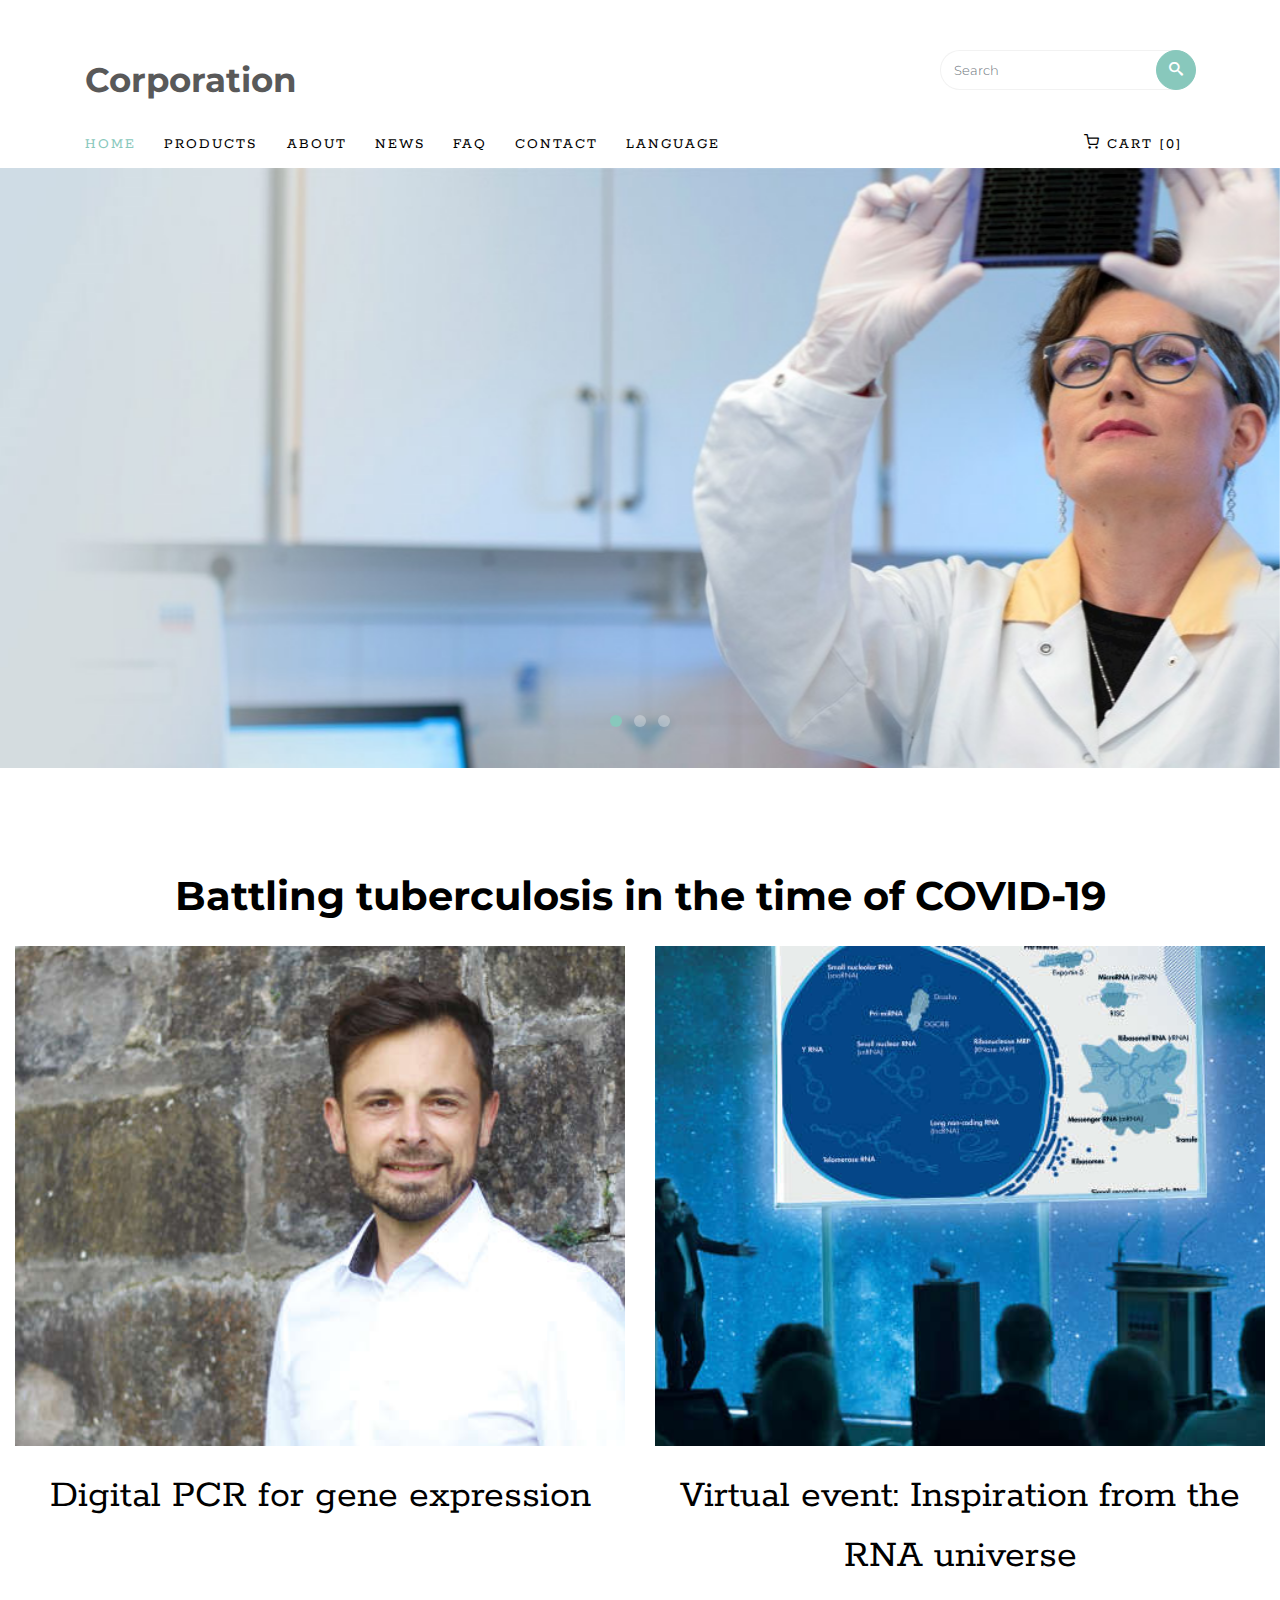
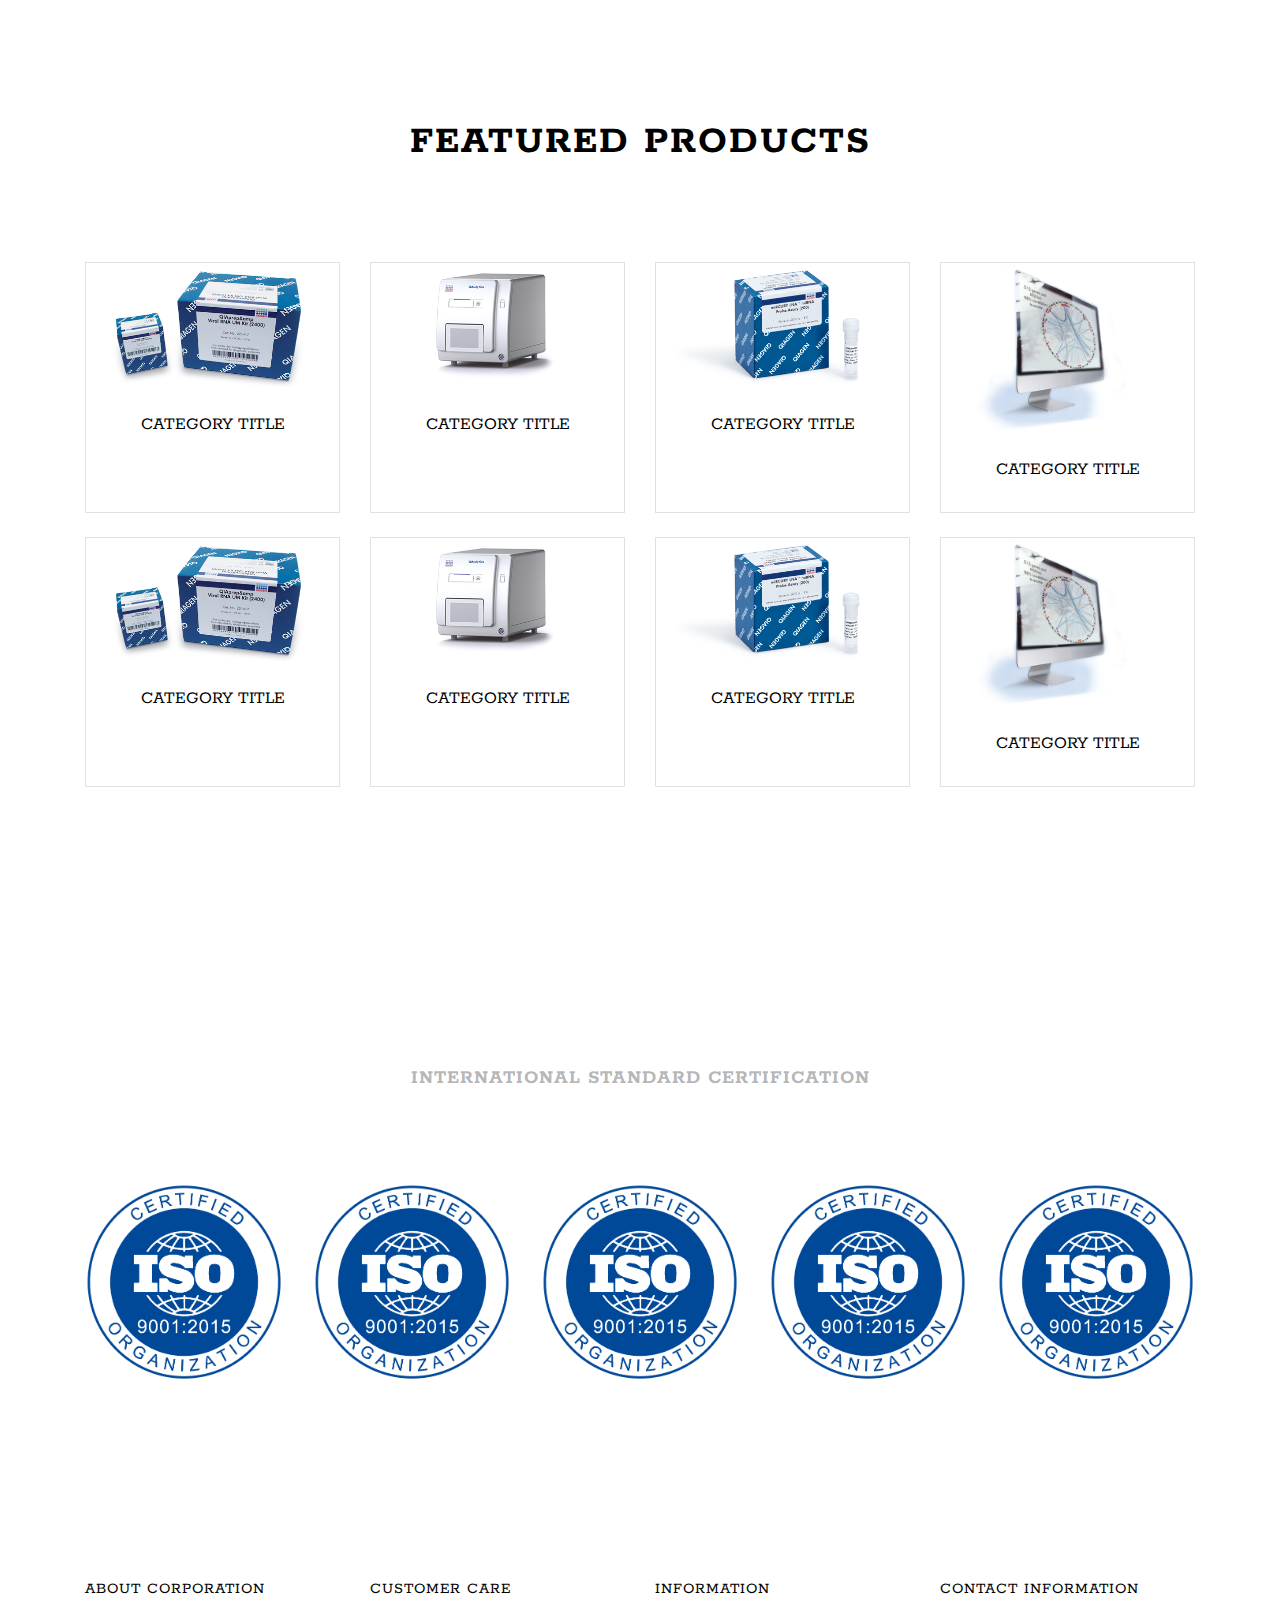
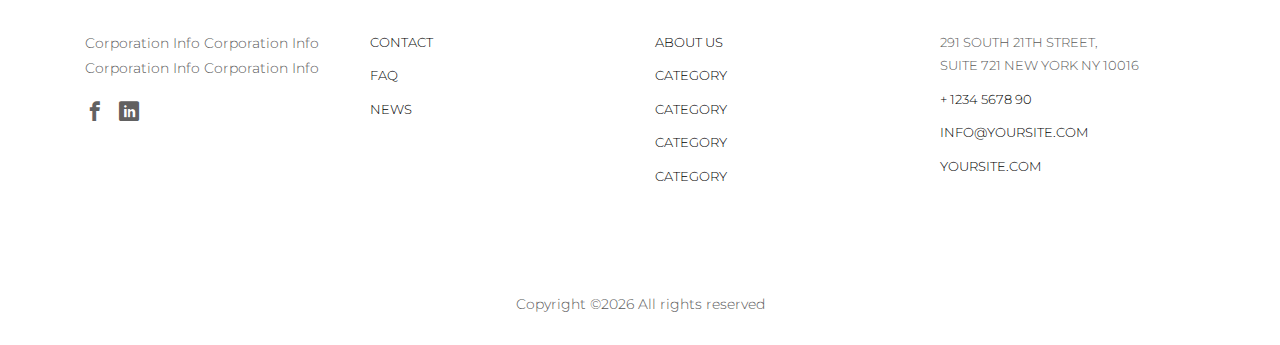
==== commit 10606e20: "." ====
--- a/index.html
+++ b/index.html
@@ -58,38 +58,38 @@
 			            </form>
 			         </div>
 		         </div>
-					<div class="row">
-						<div class="col-sm-12 text-left menu-1">
-							<ul>
-								<li class="active"><a href="index.html">Home</a></li>
-								<li class="has-dropdown">
-									<a href="javascript:;">Products</a>
+				 <div class="row">
+					<div class="col-sm-12 text-left menu-1">
+						<ul>
+							<li class="active"><a href="index.html">Home</a></li>
+							<li class="has-dropdown">
+								<a href="javascript:;">Products</a>
+								<ul class="dropdown">
+									<li><a href="products.html">Category</a></li>
+									<li><a href="products.html">Category</a></li>
+									<li><a href="products.html">Checkout</a></li>
+									<li><a href="products.html">Category</a></li>
+									<li><a href="products.html">Category</a></li>
+									<li><a href="products.html">Checkout</a></li>
+									<li><a href="products.html">Category</a></li>
+									<li><a href="products.html">Category</a></li>
+								</ul>
+							</li>
+							<li><a href="about.html">About</a></li>
+							<li><a href="news.html">NEWS</a></li>
+							<li><a href="faq.html">FAQ</a></li>
+							<li><a href="contact.html">Contact</a></li>
+							<li class="has-dropdown">
+									<a href="javascript:;">Language</a>
 									<ul class="dropdown">
-										<li><a href="product-detail.html">Category</a></li>
-										<li><a href="cart.html">Category</a></li>
-										<li><a href="checkout.html">Checkout</a></li>
-										<li><a href="order-complete.html">Category</a></li>
-										<li><a href="add-to-wishlist.html">Category</a></li>
-										<li><a href="checkout.html">Checkout</a></li>
-										<li><a href="order-complete.html">Category</a></li>
-										<li><a href="add-to-wishlist.html">Category</a></li>
+										<li><a href="product-detail.html">English</a></li>
+										<li><a href="cart.html">繁中</a></li>
 									</ul>
-								</li>
-								<li><a href="about.html">About</a></li>
-								<li><a href="about.html">NEWS</a></li>
-								<li><a href="about.html">FAQ</a></li>
-								<li><a href="contact.html">Contact</a></li>
-								<li class="has-dropdown">
-										<a href="javascript:;">Language</a>
-										<ul class="dropdown">
-											<li><a href="product-detail.html">English</a></li>
-											<li><a href="cart.html">繁中</a></li>
-										</ul>
-								</li>
-								<li class="cart"><a href="cart.html"><i class="icon-shopping-cart"></i> Cart [0]</a></li>
-							</ul>
-						</div>
-					</div>
+							</li>
+							<li class="cart"><a href="cart.html"><i class="icon-shopping-cart"></i> Cart [0]</a></li>
+						</ul>
+					</div>
+				</div>
 				</div>
 			</div>
 		</nav>
@@ -181,7 +181,7 @@
 				<div class="row row-pb-md">
 					<div class="col-lg-3 mb-4 text-center">
 						<div class="product-entry border">
-							<a href="#" class="prod-img">
+							<a href="#" class="prod-img my-prod-img ">
 								<img src="images/item-1.png" class="img-fluid" alt="Free html5 bootstrap 4 template">
 							</a>
 							<div class="desc">
@@ -191,7 +191,7 @@
 					</div>
 					<div class="col-lg-3 mb-4 text-center">
 						<div class="product-entry border">
-							<a href="#" class="prod-img">
+							<a href="#" class="prod-img my-prod-img ">
 								<img src="images/item-2.png" class="img-fluid" alt="Free html5 bootstrap 4 template">
 							</a>
 							<div class="desc">
@@ -201,7 +201,7 @@
 					</div>
 					<div class="col-lg-3 mb-4 text-center">
 						<div class="product-entry border">
-							<a href="#" class="prod-img">
+							<a href="#" class="prod-img my-prod-img ">
 								<img src="images/item-3.png" class="img-fluid" alt="Free html5 bootstrap 4 template">
 							</a>
 							<div class="desc">
@@ -211,7 +211,7 @@
 					</div>
 					<div class="col-lg-3 mb-4 text-center">
 						<div class="product-entry border">
-							<a href="#" class="prod-img">
+							<a href="#" class="prod-img my-prod-img ">
 								<img src="images/item-4.png" class="img-fluid" alt="Free html5 bootstrap 4 template">
 							</a>
 							<div class="desc">
@@ -222,7 +222,7 @@
 					<div class="w-100"></div>
 					<div class="col-lg-3 mb-4 text-center">
 						<div class="product-entry border">
-							<a href="#" class="prod-img">
+							<a href="#" class="prod-img my-prod-img ">
 								<img src="images/item-1.png" class="img-fluid" alt="Free html5 bootstrap 4 template">
 							</a>
 							<div class="desc">
@@ -232,7 +232,7 @@
 					</div>
 					<div class="col-lg-3 mb-4 text-center">
 						<div class="product-entry border">
-							<a href="#" class="prod-img">
+							<a href="#" class="prod-img my-prod-img ">
 								<img src="images/item-2.png" class="img-fluid" alt="Free html5 bootstrap 4 template">
 							</a>
 							<div class="desc">
@@ -242,7 +242,7 @@
 					</div>
 					<div class="col-lg-3 mb-4 text-center">
 						<div class="product-entry border">
-							<a href="#" class="prod-img">
+							<a href="#" class="prod-img my-prod-img ">
 								<img src="images/item-3.png" class="img-fluid" alt="Free html5 bootstrap 4 template">
 							</a>
 							<div class="desc">
@@ -252,7 +252,7 @@
 					</div>
 					<div class="col-lg-3 mb-4 text-center">
 						<div class="product-entry border">
-							<a href="#" class="prod-img">
+							<a href="#" class="prod-img my-prod-img ">
 								<img src="images/item-4.png" class="img-fluid" alt="Free html5 bootstrap 4 template">
 							</a>
 							<div class="desc">
--- a/css/my.css
+++ b/css/my.css
@@ -7,7 +7,7 @@
     color: rgb(71, 68, 63);
 }
 
-.product-entry .prod-img {
+.product-entry .prod-img .my-prod-img {
     height: 171px;
     display: grid;
     align-items: center;
@@ -47,4 +47,28 @@
 
 .colorlib-nav ul li.has-dropdown .dropdown {
     top: 2px;
+}
+
+.news {
+    line-height: 60px;
+    display: block;
+    border-bottom: 1px #88c8bc  solid;
+}
+
+.news:after {
+    content: 'more';
+    position: absolute;
+    right: 24px;
+}
+
+.news-title{
+    margin-left: 20px;
+}
+
+.colorlib-faq{
+    margin-top: 20px;
+}
+
+.colorlib-product{
+    padding-top: 20px;
 }